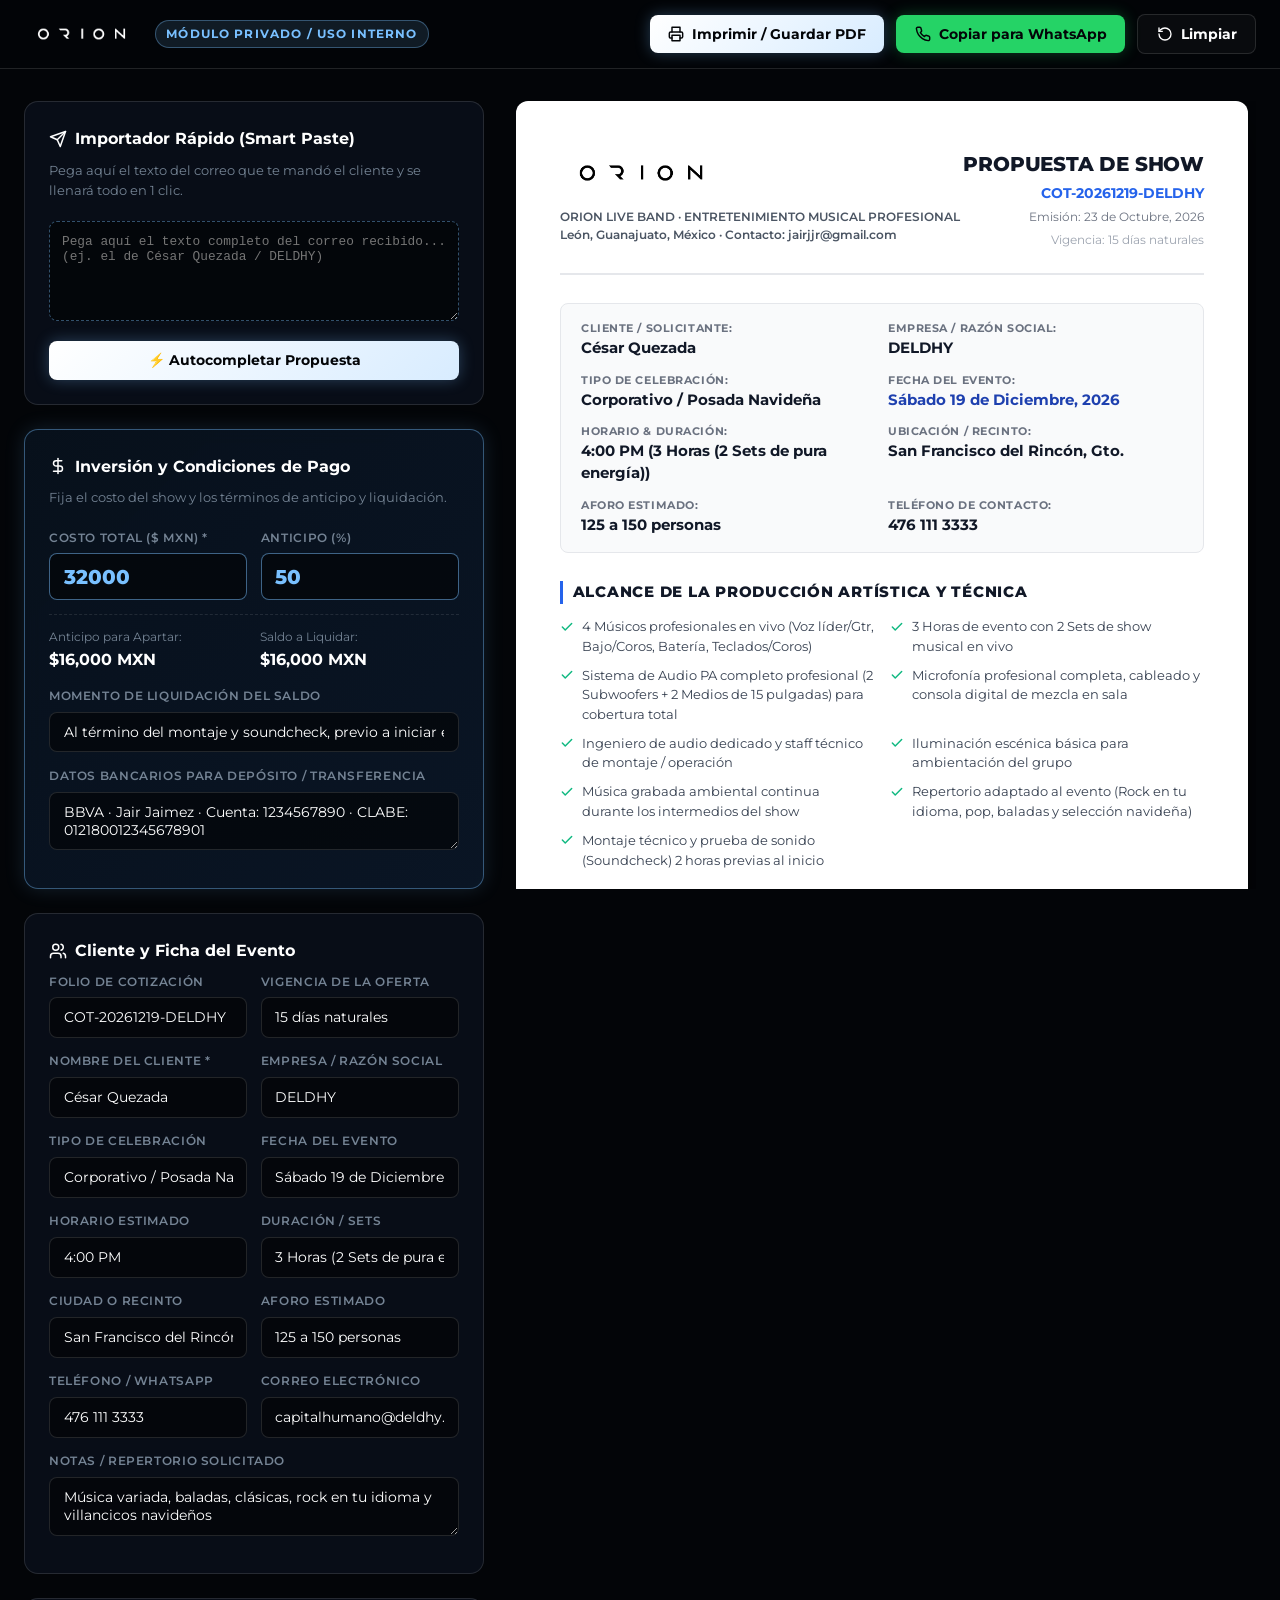
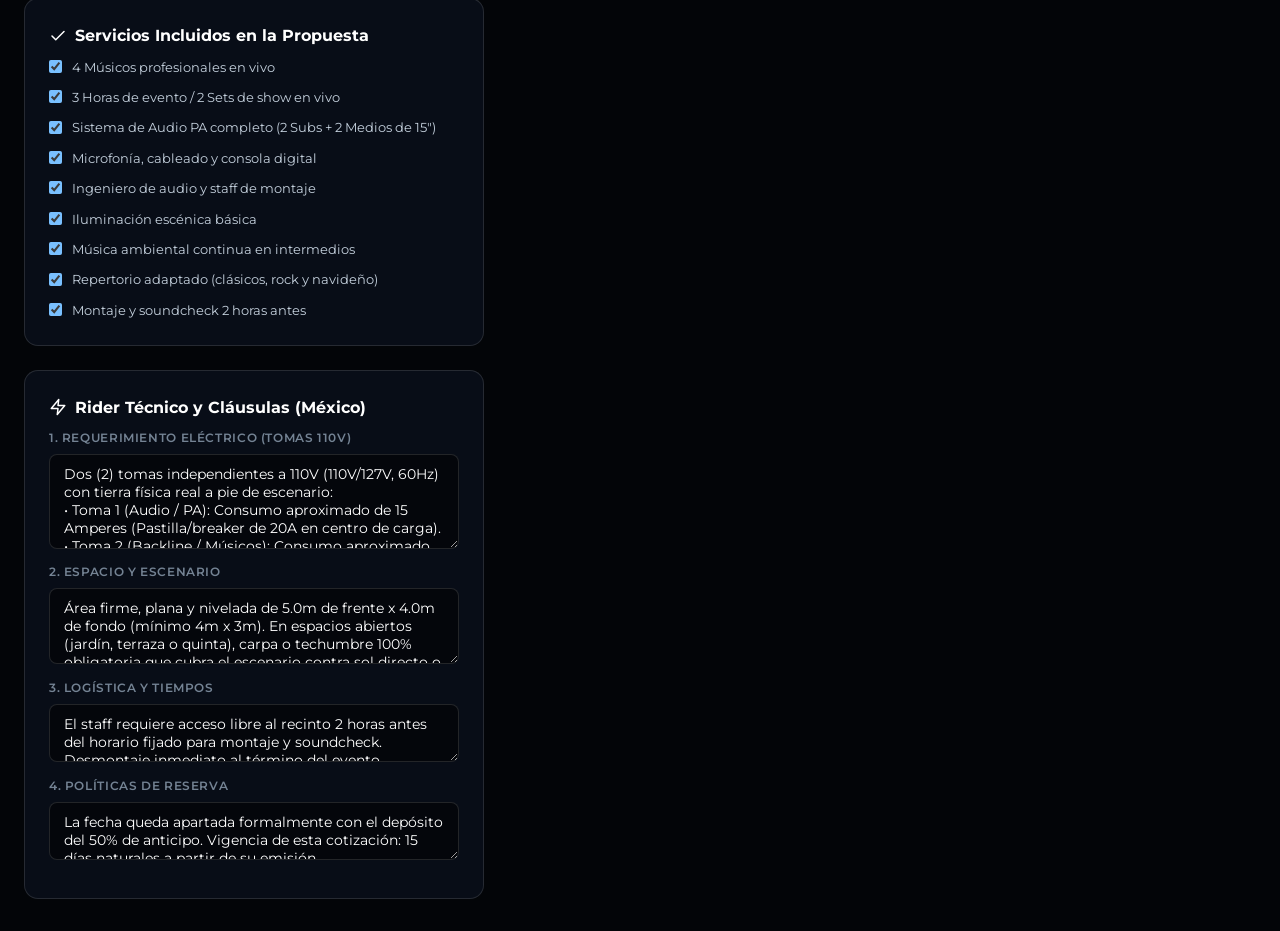
==== cotizador-admin.html @ 3424d9d0 "261023 Cotizador" ====
<!DOCTYPE html>
<html lang="es">
<head>
    <meta charset="UTF-8">
    <meta name="viewport" content="width=device-width, initial-scale=1.0">
    <meta name="robots" content="noindex, nofollow">
    <title>Generador de Propuestas & Cotizador | Orion Live Band (Privado)</title>

    <!-- Google Fonts -->
    <link rel="preconnect" href="https://fonts.googleapis.com">
    <link rel="preconnect" href="https://fonts.gstatic.com" crossorigin>
    <link href="https://fonts.googleapis.com/css2?family=Montserrat:wght@400;500;600;700;800;900&display=swap" rel="stylesheet">

    <!-- Estilos Dedicados -->
    <link rel="stylesheet" href="css/cotizador-admin.css">

    <!-- Favicon -->
    <link rel="icon" type="image/png" href="media/brand/Logo-Orion-master.png">
</head>
<body class="admin-body">

    <!-- Barra Superior de Control -->
    <header class="admin-navbar">
        <div class="admin-navbar__inner">
            <div class="admin-navbar__brand">
                <img src="media/brand/Logo-Orion-master.png" alt="Orion Live Band logo">
                <span class="admin-badge">Módulo Privado / Uso Interno</span>
            </div>
            <div class="admin-actions">
                <button type="button" class="btn-admin btn-admin--primary" id="btn-print">
                    <svg xmlns="http://www.w3.org/2000/svg" width="16" height="16" viewBox="0 0 24 24" fill="none" stroke="currentColor" stroke-width="2.2" stroke-linecap="round" stroke-linejoin="round"><polyline points="6 9 6 2 18 2 18 9"/><path d="M6 18H4a2 2 0 0 1-2-2v-5a2 2 0 0 1 2-2h16a2 2 0 0 1 2 2v5a2 2 0 0 1-2 2h-2"/><rect width="12" height="8" x="6" y="14"/></svg>
                    Imprimir / Guardar PDF
                </button>
                <button type="button" class="btn-admin btn-admin--whatsapp" id="btn-copy-wa">
                    <svg xmlns="http://www.w3.org/2000/svg" width="16" height="16" viewBox="0 0 24 24" fill="none" stroke="currentColor" stroke-width="2.2" stroke-linecap="round" stroke-linejoin="round"><path d="M22 16.92v3a2 2 0 0 1-2.18 2 19.79 19.79 0 0 1-8.63-3.07 19.5 19.5 0 0 1-6-6 19.79 19.79 0 0 1-3.07-8.67A2 2 0 0 1 4.11 2h3a2 2 0 0 1 2 1.72 12.84 12.84 0 0 0 .7 2.81 2 2 0 0 1-.45 2.11L8.09 9.91a16 16 0 0 0 6 6l1.27-1.27a2 2 0 0 1 2.11-.45 12.84 12.84 0 0 0 2.81.7A2 2 0 0 1 22 16.92z"/></svg>
                    Copiar para WhatsApp
                </button>
                <button type="button" class="btn-admin btn-admin--ghost" id="btn-reset">
                    <svg xmlns="http://www.w3.org/2000/svg" width="16" height="16" viewBox="0 0 24 24" fill="none" stroke="currentColor" stroke-width="2" stroke-linecap="round" stroke-linejoin="round"><path d="M3 12a9 9 0 1 0 9-9 9.75 9.75 0 0 0-6.74 2.74L3 8"/><path d="M3 3v5h5"/></svg>
                    Limpiar
                </button>
            </div>
        </div>
    </header>

    <!-- Contenedor Principal: Editor + Vista Previa -->
    <main class="admin-layout">

        <!-- ==============================================
             PANEL IZQUIERDO: FORMULARIO DE CONTROL Y EDICIÓN
        =============================================== -->
        <div class="editor-panel">

            <!-- Card 1: Smart Paste (Importar correo del brief) -->
            <div class="editor-card">
                <h2 class="editor-card__title">
                    <svg xmlns="http://www.w3.org/2000/svg" width="18" height="18" viewBox="0 0 24 24" fill="none" stroke="currentColor" stroke-width="2" stroke-linecap="round" stroke-linejoin="round"><path d="m22 2-7 20-4-9-9-4Z"/><path d="M22 2 11 13"/></svg>
                    Importador Rápido (Smart Paste)
                </h2>
                <p class="editor-card__subtitle">Pega aquí el texto del correo que te mandó el cliente y se llenará todo en 1 clic.</p>
                <textarea id="paste-input" class="smart-paste-area" placeholder="Pega aquí el texto completo del correo recibido... (ej. el de César Quezada / DELDHY)"></textarea>
                <button type="button" class="btn-admin btn-admin--primary" id="btn-parse-paste" style="width: 100%; justify-content: center;">
                    ⚡ Autocompletar Propuesta
                </button>
            </div>

            <!-- Card 2: Inversión Económica (Destacado) -->
            <div class="editor-card price-card">
                <h2 class="editor-card__title">
                    <svg xmlns="http://www.w3.org/2000/svg" width="18" height="18" viewBox="0 0 24 24" fill="none" stroke="currentColor" stroke-width="2" stroke-linecap="round" stroke-linejoin="round"><line x1="12" x2="12" y1="2" y2="22"/><path d="M17 5H9.5a3.5 3.5 0 0 0 0 7h5a3.5 3.5 0 0 1 0 7H6"/></svg>
                    Inversión y Condiciones de Pago
                </h2>
                <p class="editor-card__subtitle">Fija el costo del show y los términos de anticipo y liquidación.</p>

                <div class="form-row">
                    <div class="admin-field">
                        <label class="admin-label" for="input-price-total">Costo Total ($ MXN) *</label>
                        <input type="number" id="input-price-total" class="admin-input admin-input--price" placeholder="ej. 35000" value="32000">
                    </div>
                    <div class="admin-field">
                        <label class="admin-label" for="input-deposit-pct">Anticipo (%)</label>
                        <input type="number" id="input-deposit-pct" class="admin-input admin-input--price" placeholder="ej. 50" value="50">
                    </div>
                </div>

                <div class="calc-preview">
                    <div class="calc-item">
                        <span class="calc-label">Anticipo para Apartar:</span>
                        <span class="calc-value" id="calc-deposit-display">$16,000 MXN</span>
                    </div>
                    <div class="calc-item">
                        <span class="calc-label">Saldo a Liquidar:</span>
                        <span class="calc-value" id="calc-balance-display">$16,000 MXN</span>
                    </div>
                </div>

                <div class="form-row form-row--full" style="margin-top: 0.85rem;">
                    <div class="admin-field">
                        <label class="admin-label" for="input-pay-terms">Momento de Liquidación del Saldo</label>
                        <input type="text" id="input-pay-terms" class="admin-input" value="Al término del montaje y soundcheck, previo a iniciar el show">
                    </div>
                </div>

                <div class="form-row form-row--full">
                    <div class="admin-field">
                        <label class="admin-label" for="input-bank-info">Datos Bancarios para Depósito / Transferencia</label>
                        <textarea id="input-bank-info" class="admin-textarea" rows="2">BBVA · Jair Jaimez · Cuenta: 1234567890 · CLABE: 012180012345678901</textarea>
                    </div>
                </div>
            </div>

            <!-- Card 3: Datos del Cliente y Ficha del Evento -->
            <div class="editor-card">
                <h2 class="editor-card__title">
                    <svg xmlns="http://www.w3.org/2000/svg" width="18" height="18" viewBox="0 0 24 24" fill="none" stroke="currentColor" stroke-width="2" stroke-linecap="round" stroke-linejoin="round"><path d="M16 21v-2a4 4 0 0 0-4-4H6a4 4 0 0 0-4 4v2"/><circle cx="9" cy="7" r="4"/><path d="M22 21v-2a4 4 0 0 0-3-3.87"/><path d="M16 3.13a4 4 0 0 1 0 7.75"/></svg>
                    Cliente y Ficha del Evento
                </h2>

                <div class="form-row">
                    <div class="admin-field">
                        <label class="admin-label" for="input-folio">Folio de Cotización</label>
                        <input type="text" id="input-folio" class="admin-input" value="COT-20261219-DELDHY">
                    </div>
                    <div class="admin-field">
                        <label class="admin-label" for="input-validity">Vigencia de la Oferta</label>
                        <input type="text" id="input-validity" class="admin-input" value="15 días naturales">
                    </div>
                </div>

                <div class="form-row">
                    <div class="admin-field">
                        <label class="admin-label" for="input-client-name">Nombre del Cliente *</label>
                        <input type="text" id="input-client-name" class="admin-input" value="César Quezada">
                    </div>
                    <div class="admin-field">
                        <label class="admin-label" for="input-company-name">Empresa / Razón Social</label>
                        <input type="text" id="input-company-name" class="admin-input" value="DELDHY">
                    </div>
                </div>

                <div class="form-row">
                    <div class="admin-field">
                        <label class="admin-label" for="input-event-type">Tipo de Celebración</label>
                        <input type="text" id="input-event-type" class="admin-input" value="Corporativo / Posada Navideña">
                    </div>
                    <div class="admin-field">
                        <label class="admin-label" for="input-event-date">Fecha del Evento</label>
                        <input type="text" id="input-event-date" class="admin-input" value="Sábado 19 de Diciembre, 2026">
                    </div>
                </div>

                <div class="form-row">
                    <div class="admin-field">
                        <label class="admin-label" for="input-event-time">Horario Estimado</label>
                        <input type="text" id="input-event-time" class="admin-input" value="4:00 PM">
                    </div>
                    <div class="admin-field">
                        <label class="admin-label" for="input-event-duration">Duración / Sets</label>
                        <input type="text" id="input-event-duration" class="admin-input" value="3 Horas (2 Sets de pura energía)">
                    </div>
                </div>

                <div class="form-row">
                    <div class="admin-field">
                        <label class="admin-label" for="input-event-location">Ciudad o Recinto</label>
                        <input type="text" id="input-event-location" class="admin-input" value="San Francisco del Rincón, Gto.">
                    </div>
                    <div class="admin-field">
                        <label class="admin-label" for="input-event-guests">Aforo Estimado</label>
                        <input type="text" id="input-event-guests" class="admin-input" value="125 a 150 personas">
                    </div>
                </div>

                <div class="form-row">
                    <div class="admin-field">
                        <label class="admin-label" for="input-client-phone">Teléfono / WhatsApp</label>
                        <input type="text" id="input-client-phone" class="admin-input" value="476 111 3333">
                    </div>
                    <div class="admin-field">
                        <label class="admin-label" for="input-client-email">Correo Electrónico</label>
                        <input type="text" id="input-client-email" class="admin-input" value="capitalhumano@deldhy.con">
                    </div>
                </div>

                <div class="form-row form-row--full">
                    <div class="admin-field">
                        <label class="admin-label" for="input-event-notes">Notas / Repertorio Solicitado</label>
                        <textarea id="input-event-notes" class="admin-textarea" rows="2">Música variada, baladas, clásicas, rock en tu idioma y villancicos navideños</textarea>
                    </div>
                </div>
            </div>

            <!-- Card 4: Alcance y Servicios Incluidos (Checklist) -->
            <div class="editor-card">
                <h2 class="editor-card__title">
                    <svg xmlns="http://www.w3.org/2000/svg" width="18" height="18" viewBox="0 0 24 24" fill="none" stroke="currentColor" stroke-width="2" stroke-linecap="round" stroke-linejoin="round"><path d="M20 6 9 17l-5-5"/></svg>
                    Servicios Incluidos en la Propuesta
                </h2>
                <div class="checklist-grid" id="checklist-services">
                    <label class="check-item">
                        <input type="checkbox" checked data-service="4 Músicos profesionales en vivo (Voz líder/Gtr, Bajo/Coros, Batería, Teclados/Coros)">
                        <span>4 Músicos profesionales en vivo</span>
                    </label>
                    <label class="check-item">
                        <input type="checkbox" checked data-service="3 Horas de evento con 2 Sets de show musical en vivo">
                        <span>3 Horas de evento / 2 Sets de show en vivo</span>
                    </label>
                    <label class="check-item">
                        <input type="checkbox" checked data-service="Sistema de Audio PA completo profesional (2 Subwoofers + 2 Medios de 15 pulgadas) para cobertura total">
                        <span>Sistema de Audio PA completo (2 Subs + 2 Medios de 15")</span>
                    </label>
                    <label class="check-item">
                        <input type="checkbox" checked data-service="Microfonía profesional completa, cableado y consola digital de mezcla en sala">
                        <span>Microfonía, cableado y consola digital</span>
                    </label>
                    <label class="check-item">
                        <input type="checkbox" checked data-service="Ingeniero de audio dedicado y staff técnico de montaje / operación">
                        <span>Ingeniero de audio y staff de montaje</span>
                    </label>
                    <label class="check-item">
                        <input type="checkbox" checked data-service="Iluminación escénica básica para ambientación del grupo">
                        <span>Iluminación escénica básica</span>
                    </label>
                    <label class="check-item">
                        <input type="checkbox" checked data-service="Música grabada ambiental continua durante los intermedios del show">
                        <span>Música ambiental continua en intermedios</span>
                    </label>
                    <label class="check-item">
                        <input type="checkbox" checked data-service="Repertorio adaptado al evento (Rock en tu idioma, pop, baladas y selección navideña)">
                        <span>Repertorio adaptado (clásicos, rock y navideño)</span>
                    </label>
                    <label class="check-item">
                        <input type="checkbox" checked data-service="Montaje técnico y prueba de sonido (Soundcheck) 2 horas previas al inicio">
                        <span>Montaje y soundcheck 2 horas antes</span>
                    </label>
                </div>
            </div>

            <!-- Card 5: Rider Técnico y Cláusulas Específicas de México -->
            <div class="editor-card">
                <h2 class="editor-card__title">
                    <svg xmlns="http://www.w3.org/2000/svg" width="18" height="18" viewBox="0 0 24 24" fill="none" stroke="currentColor" stroke-width="2" stroke-linecap="round" stroke-linejoin="round"><path d="M13 2 3 14h9l-1 8 10-12h-9l1-8z"/></svg>
                    Rider Técnico y Cláusulas (México)
                </h2>

                <div class="form-row form-row--full">
                    <div class="admin-field">
                        <label class="admin-label" for="clause-electric">1. Requerimiento Eléctrico (Tomas 110V)</label>
                        <textarea id="clause-electric" class="admin-textarea" rows="4">Dos (2) tomas independientes a 110V (110V/127V, 60Hz) con tierra física real a pie de escenario:
• Toma 1 (Audio / PA): Consumo aproximado de 15 Amperes (Pastilla/breaker de 20A en centro de carga).
• Toma 2 (Backline / Músicos): Consumo aproximado de 6 Amperes (Pastilla/breaker de 15A o 20A).
• Cableado de alimentación de uso rudo mínimo calibre 12 AWG (calibre 10 AWG si la distancia al centro de carga supera los 20 metros). Prohibido conectar refrigeradores o cafeteras a la misma línea.</textarea>
                    </div>
                </div>

                <div class="form-row form-row--full">
                    <div class="admin-field">
                        <label class="admin-label" for="clause-stage">2. Espacio y Escenario</label>
                        <textarea id="clause-stage" class="admin-textarea" rows="3">Área firme, plana y nivelada de 5.0m de frente x 4.0m de fondo (mínimo 4m x 3m). En espacios abiertos (jardín, terraza o quinta), carpa o techumbre 100% obligatoria que cubra el escenario contra sol directo o lluvia.</textarea>
                    </div>
                </div>

                <div class="form-row form-row--full">
                    <div class="admin-field">
                        <label class="admin-label" for="clause-logistics">3. Logística y Tiempos</label>
                        <textarea id="clause-logistics" class="admin-textarea" rows="2">El staff requiere acceso libre al recinto 2 horas antes del horario fijado para montaje y soundcheck. Desmontaje inmediato al término del evento.</textarea>
                    </div>
                </div>

                <div class="form-row form-row--full">
                    <div class="admin-field">
                        <label class="admin-label" for="clause-terms">4. Políticas de Reserva</label>
                        <textarea id="clause-terms" class="admin-textarea" rows="2">La fecha queda apartada formalmente con el depósito del 50% de anticipo. Vigencia de esta cotización: 15 días naturales a partir de su emisión.</textarea>
                    </div>
                </div>
            </div>

        </div>

        <!-- ==============================================
             PANEL DERECHO: VISTA PREVIA DE LA PROPUESTA (PDF / IMPRESIÓN)
        =============================================== -->
        <div class="preview-panel">
            <article class="proposal-sheet" id="proposal-document">

                <!-- Encabezado Membretado -->
                <header class="sheet-header">
                    <div class="sheet-logo-wrap">
                        <img src="media/brand/Logo-Orion-master.png" alt="Orion Live Band logo">
                        <div style="font-size: 0.72rem; color: #4B5563; margin-top: 0.4rem; font-weight: 600;">
                            ORION LIVE BAND · ENTRETENIMIENTO MUSICAL PROFESIONAL<br>
                            León, Guanajuato, México · Contacto: jairjjr@gmail.com
                        </div>
                    </div>
                    <div class="sheet-meta">
                        <h1 class="sheet-meta__title">Propuesta de Show</h1>
                        <div class="sheet-meta__folio" id="doc-folio">COT-20261219-DELDHY</div>
                        <div class="sheet-meta__date" id="doc-date-issued">Emisión: 23 de Octubre, 2026</div>
                        <div class="sheet-meta__date" id="doc-validity" style="color: #9CA3AF;">Vigencia: 15 días naturales</div>
                    </div>
                </header>

                <!-- Ficha del Cliente y Evento -->
                <section class="sheet-client-card">
                    <div class="sheet-info-item">
                        <span class="sheet-info-label">Cliente / Solicitante:</span>
                        <span class="sheet-info-val" id="doc-client-name">César Quezada</span>
                    </div>
                    <div class="sheet-info-item">
                        <span class="sheet-info-label">Empresa / Razón Social:</span>
                        <span class="sheet-info-val" id="doc-company-name">DELDHY</span>
                    </div>
                    <div class="sheet-info-item">
                        <span class="sheet-info-label">Tipo de Celebración:</span>
                        <span class="sheet-info-val" id="doc-event-type">Corporativo / Posada Navideña</span>
                    </div>
                    <div class="sheet-info-item">
                        <span class="sheet-info-label">Fecha del Evento:</span>
                        <span class="sheet-info-val" id="doc-event-date" style="color: #1E40AF;">Sábado 19 de Diciembre, 2026</span>
                    </div>
                    <div class="sheet-info-item">
                        <span class="sheet-info-label">Horario & Duración:</span>
                        <span class="sheet-info-val" id="doc-event-time">4:00 PM (3 Horas / 2 Sets)</span>
                    </div>
                    <div class="sheet-info-item">
                        <span class="sheet-info-label">Ubicación / Recinto:</span>
                        <span class="sheet-info-val" id="doc-event-location">San Francisco del Rincón, Gto.</span>
                    </div>
                    <div class="sheet-info-item">
                        <span class="sheet-info-label">Aforo Estimado:</span>
                        <span class="sheet-info-val" id="doc-event-guests">125 a 150 personas</span>
                    </div>
                    <div class="sheet-info-item">
                        <span class="sheet-info-label">Teléfono de Contacto:</span>
                        <span class="sheet-info-val" id="doc-client-phone">476 111 3333</span>
                    </div>
                </section>

                <!-- Alcance del Servicio (Servicios Incluidos) -->
                <section class="sheet-section">
                    <h2 class="sheet-section__title">Alcance de la Producción Artística y Técnica</h2>
                    <ul class="sheet-services-list" id="doc-services-list">
                        <!-- Generado dinámicamente -->
                    </ul>
                </section>

                <!-- Desglose de Inversión Económica -->
                <section class="sheet-section">
                    <h2 class="sheet-section__title">Inversión Económica y Condiciones de Pago</h2>
                    <table class="sheet-price-table">
                        <thead>
                            <tr>
                                <th>Concepto</th>
                                <th style="text-align: center;">Término / Condición</th>
                                <th style="text-align: right;">Importe</th>
                            </tr>
                        </thead>
                        <tbody>
                            <tr>
                                <td>
                                    <strong>Presentación Musical en Vivo Orion Live Band</strong><br>
                                    <span style="font-size: 0.78rem; color: #6B7280;">Incluye banda completa, sistema de audio PA para 150 personas, staff e iluminación.</span>
                                </td>
                                <td style="text-align: center;" id="doc-table-duration">3 Horas / 2 Sets</td>
                                <td class="col-total" id="doc-price-total">$32,000 MXN</td>
                            </tr>
                            <tr style="background: #F9FAFB;">
                                <td colspan="2"><strong>Anticipo para Reserva de Fecha (<span id="doc-deposit-pct">50</span>%):</strong></td>
                                <td style="text-align: right; font-weight: 700; color: #1E40AF;" id="doc-deposit-amount">$16,000 MXN</td>
                            </tr>
                            <tr style="background: #F9FAFB;">
                                <td colspan="2">
                                    <strong>Saldo Pendiente a Liquidar:</strong><br>
                                    <span style="font-size: 0.75rem; color: #6B7280;" id="doc-pay-terms">Al término del montaje y soundcheck, previo a iniciar el show</span>
                                </td>
                                <td style="text-align: right; font-weight: 700; color: #111827;" id="doc-balance-amount">$16,000 MXN</td>
                            </tr>
                        </tbody>
                    </table>

                    <div class="sheet-payment-box">
                        <div>
                            <strong>Datos para Transferencia / Depósito:</strong><br>
                            <span id="doc-bank-info">BBVA · Jair Jaimez · Cuenta: 1234567890 · CLABE: 012180012345678901</span>
                        </div>
                    </div>
                </section>

                <!-- Rider Técnico y Cláusulas -->
                <section class="sheet-section">
                    <h2 class="sheet-section__title">Requerimientos Técnicos y Cláusulas Operativas</h2>
                    <div class="sheet-clauses">
                        <div class="clause-item" id="doc-clause-electric">
                            <strong>1. Requerimiento Eléctrico (Tomas 110V):</strong>
                            <span>Dos (2) tomas independientes a 110V (15A audio PA, 6A backline).</span>
                        </div>
                        <div class="clause-item" id="doc-clause-stage">
                            <strong>2. Escenario y Protección:</strong>
                            <span>Área mínima 5.0m x 4.0m firme y techada obligatoriamente en exterior.</span>
                        </div>
                        <div class="clause-item" id="doc-clause-logistics">
                            <strong>3. Montaje y Pruebas:</strong>
                            <span>Acceso 2 horas antes para montaje y soundcheck.</span>
                        </div>
                        <div class="clause-item" id="doc-clause-terms">
                            <strong>4. Reserva y Vigencia:</strong>
                            <span>Fecha asegurada con el 50% de anticipo. Cotización válida 15 días.</span>
                        </div>
                    </div>
                </section>

                <!-- Pie de Página con Firmas -->
                <footer class="sheet-footer">
                    <div>
                        <strong>Orion Live Band</strong> · Representación Artística<br>
                        León, Gto. · Tel: (477) 179-7700
                    </div>
                    <div class="sheet-signatures">
                        <div class="signature-box">
                            Jair Jaimez<br>
                            <strong>Director / Orión</strong>
                        </div>
                        <div class="signature-box">
                            <span id="doc-sign-client">César Quezada</span><br>
                            <strong>Aceptación del Cliente</strong>
                        </div>
                    </div>
                </footer>

            </article>
        </div>

    </main>

    <!-- Toast de Notificación -->
    <div class="toast-msg" id="toast">¡Texto para WhatsApp copiado al portapapeles!</div>

    <!-- Script del Cotizador Privado -->
    <script src="js/cotizador-admin.js"></script>
</body>
</html>
---- css/cotizador-admin.css ----
/* ========================================================================
   ORION LIVE BAND — Cotizador Privado & Generador de Propuestas
   Estética Cósmica para edición en pantalla + Modo Editorial Print (PDF)
   ======================================================================== */

:root {
    --color-bg-deep:        #030508;
    --color-bg-surface:     #070B12;
    --color-bg-card:        rgba(10, 16, 26, 0.85);
    --color-accent:         #FFFFFF;
    --color-accent-glow:    #79C0FF;
    --color-accent-gold:    #F5A623;
    --color-text-primary:   #FFFFFF;
    --color-text-body:      #C5D1DE;
    --color-text-muted:     #748394;
    --glass-bg:             rgba(255, 255, 255, 0.03);
    --glass-border:         rgba(255, 255, 255, 0.12);
    --glass-bg-hover:       rgba(255, 255, 255, 0.07);
    --font-family:          'Montserrat', -apple-system, BlinkMacSystemFont, sans-serif;
}

*, *::before, *::after {
    box-sizing: border-box;
    margin: 0;
    padding: 0;
}

body.admin-body {
    font-family: var(--font-family);
    background-color: var(--color-bg-deep);
    color: var(--color-text-body);
    line-height: 1.6;
    min-height: 100vh;
}

/* --- Barra Superior Fija --- */
.admin-navbar {
    position: sticky;
    top: 0;
    z-index: 100;
    background: rgba(3, 5, 8, 0.92);
    backdrop-filter: blur(14px);
    border-bottom: 1px solid var(--glass-border);
    padding: 0.85rem 1.5rem;
}

.admin-navbar__inner {
    max-width: 1500px;
    margin: 0 auto;
    display: flex;
    justify-content: space-between;
    align-items: center;
    gap: 1rem;
    flex-wrap: wrap;
}

.admin-navbar__brand {
    display: flex;
    align-items: center;
    gap: 1rem;
}

.admin-navbar__brand img {
    height: 34px;
    width: auto;
}

.admin-badge {
    font-size: 0.72rem;
    font-weight: 700;
    text-transform: uppercase;
    letter-spacing: 0.1em;
    background: rgba(121, 192, 255, 0.12);
    border: 1px solid rgba(121, 192, 255, 0.35);
    color: var(--color-accent-glow);
    padding: 0.25rem 0.65rem;
    border-radius: 20px;
}

.admin-actions {
    display: flex;
    gap: 0.75rem;
    align-items: center;
}

.btn-admin {
    display: inline-flex;
    align-items: center;
    gap: 0.5rem;
    padding: 0.65rem 1.15rem;
    border-radius: 8px;
    font-family: var(--font-family);
    font-size: 0.875rem;
    font-weight: 700;
    cursor: pointer;
    transition: all 0.2s ease;
    border: none;
    text-decoration: none;
}

.btn-admin--primary {
    background: linear-gradient(135deg, #FFFFFF 0%, #D8ECFF 100%);
    color: #030508;
    box-shadow: 0 0 15px rgba(121, 192, 255, 0.3);
}

.btn-admin--primary:hover {
    transform: translateY(-2px);
    box-shadow: 0 0 25px rgba(121, 192, 255, 0.6);
}

.btn-admin--whatsapp {
    background: #25D366;
    color: #030508;
    box-shadow: 0 0 15px rgba(37, 211, 102, 0.3);
}

.btn-admin--whatsapp:hover {
    background: #2BF075;
    transform: translateY(-2px);
    box-shadow: 0 0 20px rgba(37, 211, 102, 0.5);
}

.btn-admin--ghost {
    background: var(--glass-bg);
    border: 1px solid var(--glass-border);
    color: var(--color-text-primary);
}

.btn-admin--ghost:hover {
    background: var(--glass-bg-hover);
    border-color: var(--color-accent-glow);
}

/* --- Layout Principal de 2 Columnas --- */
.admin-layout {
    max-width: 1500px;
    margin: 0 auto;
    display: grid;
    grid-template-columns: 460px 1fr;
    gap: 2rem;
    padding: 2rem 1.5rem;
    align-items: start;
}

/* --- Panel de Edición (Izquierda) --- */
.editor-panel {
    display: flex;
    flex-direction: column;
    gap: 1.5rem;
}

.editor-card {
    background: var(--color-bg-card);
    border: 1px solid var(--glass-border);
    border-radius: 14px;
    padding: 1.5rem;
    backdrop-filter: blur(10px);
}

.editor-card__title {
    font-size: 1rem;
    font-weight: 700;
    color: var(--color-text-primary);
    margin-bottom: 0.5rem;
    display: flex;
    align-items: center;
    gap: 0.5rem;
}

.editor-card__subtitle {
    font-size: 0.8125rem;
    color: var(--color-text-muted);
    margin-bottom: 1.25rem;
}

/* Smart Paste Box */
.smart-paste-area {
    width: 100%;
    height: 100px;
    background: rgba(3, 5, 8, 0.8);
    border: 1px dashed rgba(121, 192, 255, 0.4);
    border-radius: 8px;
    padding: 0.75rem;
    color: var(--color-text-body);
    font-family: monospace;
    font-size: 0.8rem;
    resize: vertical;
    margin-bottom: 0.75rem;
}

.smart-paste-area:focus {
    outline: none;
    border-color: var(--color-accent-glow);
    box-shadow: 0 0 10px rgba(121, 192, 255, 0.2);
}

/* Inputs de Formulario */
.form-row {
    display: grid;
    grid-template-columns: repeat(2, 1fr);
    gap: 0.85rem;
    margin-bottom: 0.85rem;
}

.form-row--full {
    grid-template-columns: 1fr;
}

.admin-field {
    display: flex;
    flex-direction: column;
    gap: 0.35rem;
}

.admin-label {
    font-size: 0.78rem;
    font-weight: 600;
    color: var(--color-text-muted);
    text-transform: uppercase;
    letter-spacing: 0.05em;
}

.admin-input,
.admin-textarea {
    width: 100%;
    background: rgba(3, 5, 8, 0.7);
    border: 1px solid var(--glass-border);
    border-radius: 8px;
    padding: 0.65rem 0.85rem;
    color: var(--color-text-primary);
    font-family: var(--font-family);
    font-size: 0.875rem;
    transition: all 0.2s ease;
}

.admin-input:focus,
.admin-textarea:focus {
    outline: none;
    border-color: var(--color-accent-glow);
    background: rgba(6, 10, 16, 0.95);
    box-shadow: 0 0 10px rgba(121, 192, 255, 0.25);
}

/* Sección de Precio (Destacada) */
.price-card {
    background: linear-gradient(135deg, rgba(8, 18, 30, 0.9) 0%, rgba(12, 26, 44, 0.8) 100%);
    border: 1px solid rgba(121, 192, 255, 0.4);
    box-shadow: 0 0 20px rgba(121, 192, 255, 0.15);
}

.admin-input--price {
    font-size: 1.25rem;
    font-weight: 800;
    color: #79C0FF;
    border-color: rgba(121, 192, 255, 0.5);
}

.calc-preview {
    margin-top: 0.85rem;
    padding-top: 0.85rem;
    border-top: 1px dashed rgba(255, 255, 255, 0.1);
    display: grid;
    grid-template-columns: 1fr 1fr;
    gap: 0.75rem;
}

.calc-item {
    display: flex;
    flex-direction: column;
}

.calc-label {
    font-size: 0.72rem;
    color: var(--color-text-muted);
}

.calc-value {
    font-size: 1rem;
    font-weight: 700;
    color: var(--color-text-primary);
}

/* Checklist de Servicios */
.checklist-grid {
    display: flex;
    flex-direction: column;
    gap: 0.6rem;
}

.check-item {
    display: flex;
    align-items: flex-start;
    gap: 0.6rem;
    font-size: 0.8125rem;
    color: var(--color-text-body);
    cursor: pointer;
}

.check-item input[type="checkbox"] {
    accent-color: var(--color-accent-glow);
    margin-top: 0.2rem;
    cursor: pointer;
}

/* --- Panel de Vista Previa / Hoja de Propuesta (Derecha) --- */
.preview-panel {
    position: sticky;
    top: 5.5rem;
    max-height: calc(100vh - 7rem);
    overflow-y: auto;
    padding-right: 0.5rem;
}

/* Hoja Formal Membretada */
.proposal-sheet {
    background: #FFFFFF;
    color: #111827;
    border-radius: 12px;
    padding: 3rem 2.75rem;
    box-shadow: 0 20px 45px rgba(0, 0, 0, 0.6);
    position: relative;
    font-size: 0.875rem;
    line-height: 1.5;
}

/* Encabezado de la Hoja */
.sheet-header {
    display: flex;
    justify-content: space-between;
    align-items: flex-start;
    border-bottom: 2px solid #E5E7EB;
    padding-bottom: 1.5rem;
    margin-bottom: 1.75rem;
}

.sheet-logo-wrap img {
    height: 48px;
    width: auto;
    filter: invert(1); /* Fondo blanco -> logo oscuro */
}

.sheet-meta {
    text-align: right;
}

.sheet-meta__title {
    font-size: 1.25rem;
    font-weight: 800;
    color: #111827;
    letter-spacing: -0.01em;
    text-transform: uppercase;
}

.sheet-meta__folio {
    font-size: 0.875rem;
    font-weight: 700;
    color: #2563EB;
    margin-top: 0.25rem;
}

.sheet-meta__date {
    font-size: 0.78rem;
    color: #6B7280;
    margin-top: 0.25rem;
}

/* Ficha del Cliente */
.sheet-client-card {
    background: #F9FAFB;
    border: 1px solid #E5E7EB;
    border-radius: 8px;
    padding: 1rem 1.25rem;
    margin-bottom: 1.75rem;
    display: grid;
    grid-template-columns: repeat(2, 1fr);
    gap: 0.75rem;
}

.sheet-info-item {
    display: flex;
    flex-direction: column;
}

.sheet-info-label {
    font-size: 0.7rem;
    text-transform: uppercase;
    font-weight: 700;
    color: #6B7280;
    letter-spacing: 0.05em;
}

.sheet-info-val {
    font-size: 0.9375rem;
    font-weight: 700;
    color: #111827;
}

/* Secciones de la Hoja */
.sheet-section {
    margin-bottom: 1.75rem;
}

.sheet-section__title {
    font-size: 0.9375rem;
    font-weight: 800;
    color: #111827;
    text-transform: uppercase;
    letter-spacing: 0.05em;
    border-left: 3px solid #2563EB;
    padding-left: 0.6rem;
    margin-bottom: 0.85rem;
}

/* Lista de Servicios Incluidos */
.sheet-services-list {
    list-style: none;
    display: grid;
    grid-template-columns: 1fr 1fr;
    gap: 0.6rem 1rem;
}

.sheet-service-item {
    display: flex;
    align-items: flex-start;
    gap: 0.5rem;
    font-size: 0.8125rem;
    color: #374151;
}

.sheet-service-item svg {
    color: #10B981;
    flex-shrink: 0;
    margin-top: 0.15rem;
}

/* Tabla de Inversión */
.sheet-price-table {
    width: 100%;
    border-collapse: collapse;
    margin-top: 0.5rem;
    border: 1px solid #E5E7EB;
    border-radius: 8px;
    overflow: hidden;
}

.sheet-price-table th {
    background: #F3F4F6;
    padding: 0.75rem 1rem;
    font-size: 0.75rem;
    text-transform: uppercase;
    color: #4B5563;
    text-align: left;
    font-weight: 700;
}

.sheet-price-table td {
    padding: 0.85rem 1rem;
    border-top: 1px solid #E5E7EB;
    font-size: 0.875rem;
}

.sheet-price-table .col-total {
    font-size: 1.15rem;
    font-weight: 800;
    color: #111827;
    text-align: right;
}

.sheet-payment-box {
    background: #EFF6FF;
    border: 1px solid #BFDBFE;
    border-radius: 8px;
    padding: 0.85rem 1rem;
    margin-top: 0.85rem;
    font-size: 0.78rem;
    color: #1E40AF;
    display: flex;
    justify-content: space-between;
    align-items: center;
}

/* Cláusulas Técnicas */
.sheet-clauses {
    background: #F9FAFB;
    border: 1px solid #E5E7EB;
    border-radius: 8px;
    padding: 1rem 1.25rem;
    font-size: 0.78rem;
    color: #4B5563;
    line-height: 1.6;
}

.clause-item {
    margin-bottom: 0.65rem;
}

.clause-item strong {
    color: #111827;
}

.clause-item:last-child {
    margin-bottom: 0;
}

/* Pie de Hoja / Firma */
.sheet-footer {
    margin-top: 2.5rem;
    padding-top: 1.5rem;
    border-top: 1px solid #E5E7EB;
    display: flex;
    justify-content: space-between;
    align-items: flex-end;
    font-size: 0.75rem;
    color: #6B7280;
}

.sheet-signatures {
    display: flex;
    gap: 3rem;
}

.signature-box {
    text-align: center;
    width: 180px;
    border-top: 1px solid #9CA3AF;
    padding-top: 0.4rem;
}

/* Toast de Notificación */
.toast-msg {
    position: fixed;
    bottom: 2rem;
    right: 2rem;
    background: #10B981;
    color: #FFFFFF;
    padding: 0.85rem 1.5rem;
    border-radius: 8px;
    font-size: 0.875rem;
    font-weight: 700;
    box-shadow: 0 10px 25px rgba(0,0,0,0.4);
    opacity: 0;
    transform: translateY(10px);
    transition: all 0.3s ease;
    z-index: 1000;
    pointer-events: none;
}

.toast-msg.show {
    opacity: 1;
    transform: translateY(0);
}

/* ========================================================================
   REGLAS DE IMPRESIÓN Y PDF (@media print)
   Impresión limpia tamaño Carta, sin elementos de la interfaz web
   ======================================================================== */
@media print {
    @page {
        size: letter portrait;
        margin: 1.5cm;
    }

    body.admin-body {
        background: #FFFFFF !important;
        color: #111827 !important;
    }

    /* Ocultar barra superior, panel de edición, botones y toasters */
    .admin-navbar,
    .editor-panel,
    .admin-actions,
    .toast-msg {
        display: none !important;
    }

    .admin-layout {
        display: block !important;
        padding: 0 !important;
        margin: 0 !important;
        max-width: 100% !important;
    }

    .preview-panel {
        position: static !important;
        max-height: none !important;
        overflow: visible !important;
        padding: 0 !important;
    }

    .proposal-sheet {
        box-shadow: none !important;
        border: none !important;
        padding: 0 !important;
        border-radius: 0 !important;
        page-break-after: avoid;
        page-break-inside: avoid;
    }

    .sheet-services-list,
    .sheet-client-card,
    .sheet-price-table,
    .sheet-clauses {
        page-break-inside: avoid;
    }
}

/* Responsividad en Pantalla */
@media (max-width: 1100px) {
    .admin-layout {
        grid-template-columns: 1fr;
    }

    .preview-panel {
        position: static;
        max-height: none;
    }
}
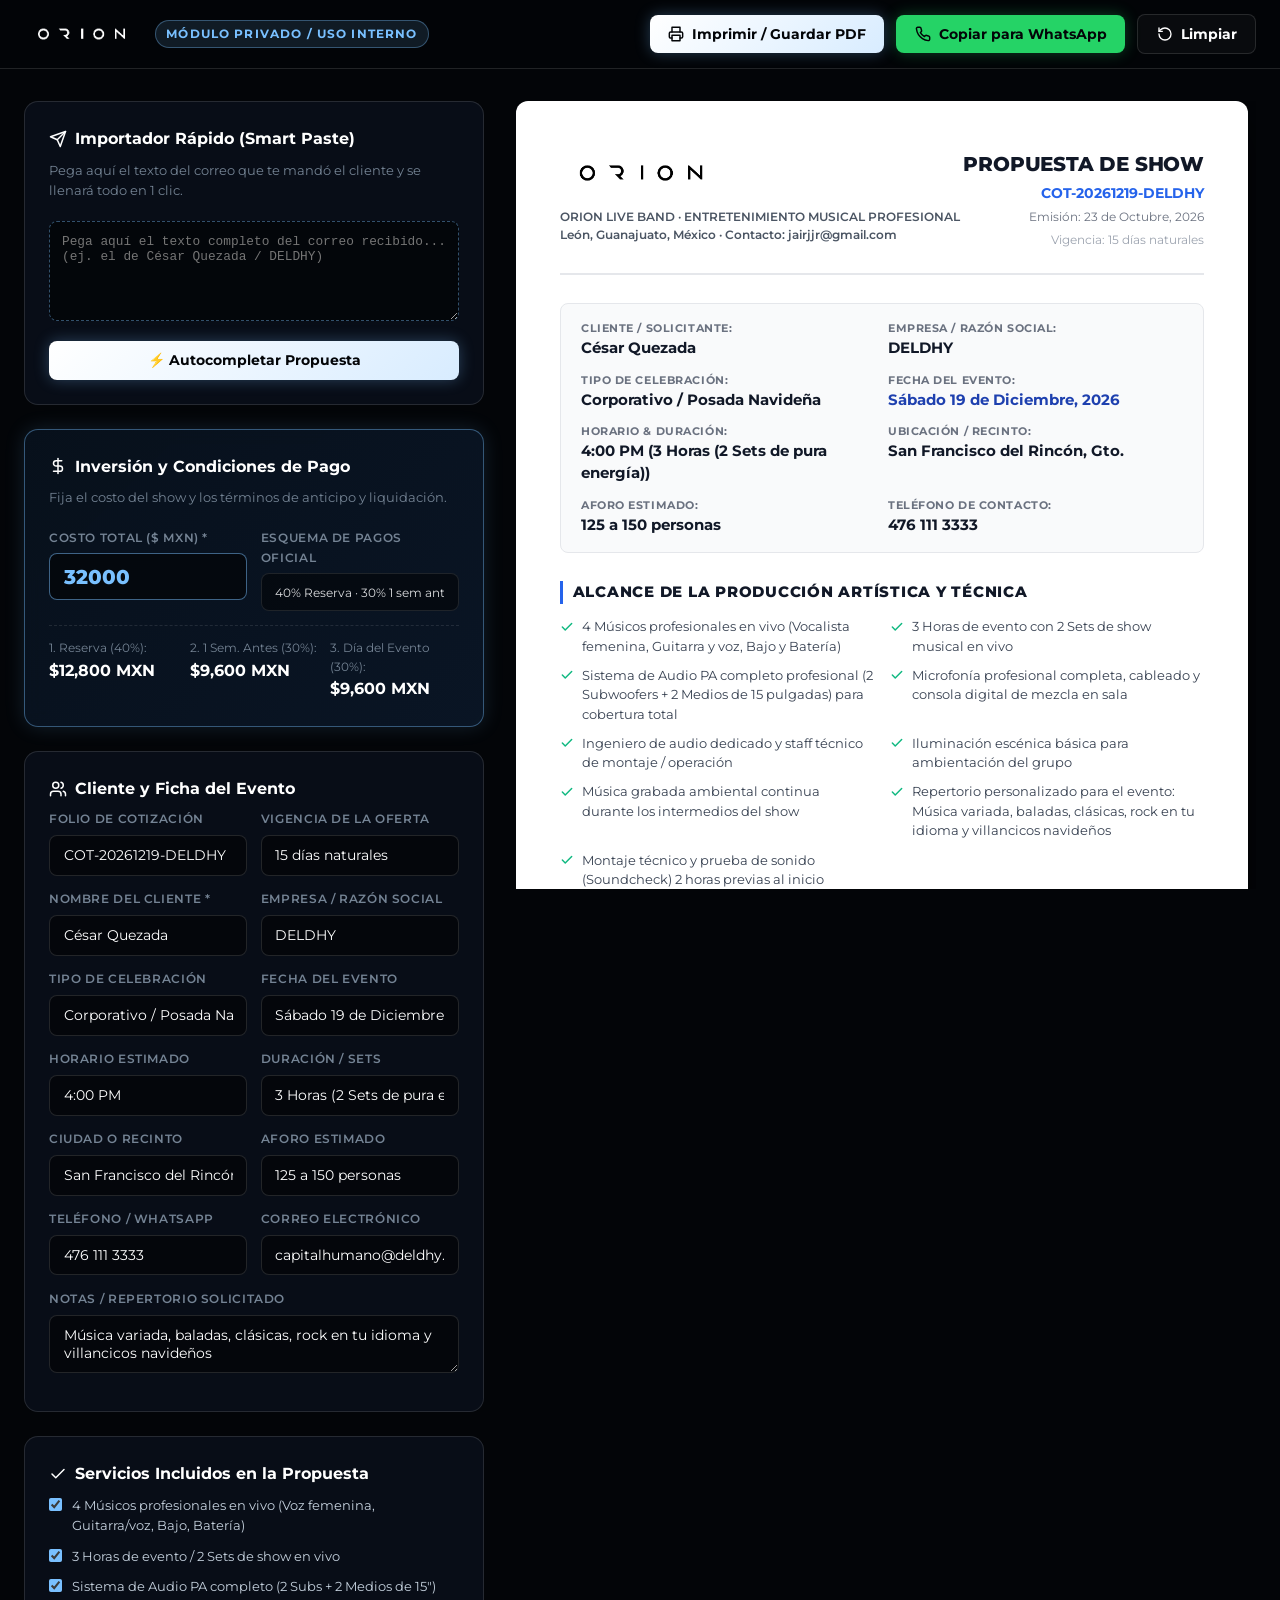
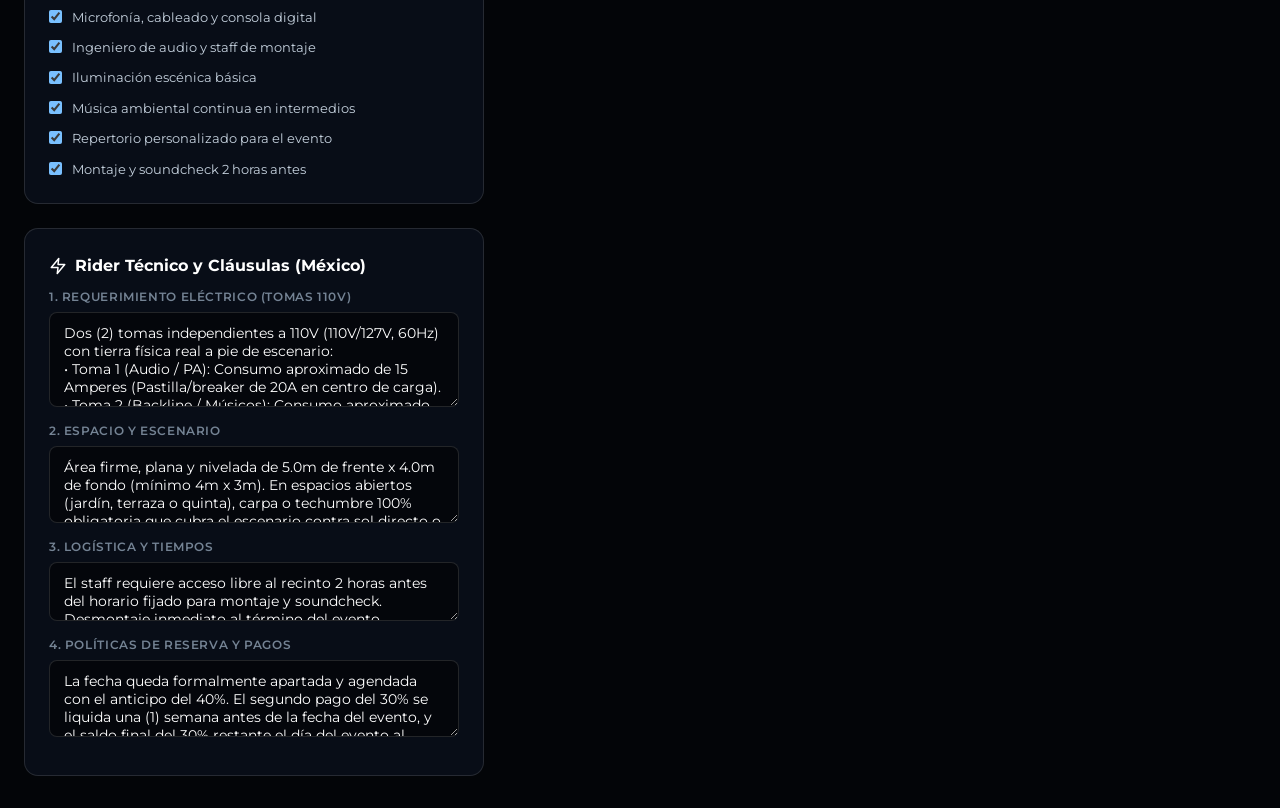
==== commit c404d4cd: "261023 Mejoras Cotizador y Brief" ====
--- a/cotizador-admin.html
+++ b/cotizador-admin.html
@@ -78,33 +78,23 @@
                         <input type="number" id="input-price-total" class="admin-input admin-input--price" placeholder="ej. 35000" value="32000">
                     </div>
                     <div class="admin-field">
-                        <label class="admin-label" for="input-deposit-pct">Anticipo (%)</label>
-                        <input type="number" id="input-deposit-pct" class="admin-input admin-input--price" placeholder="ej. 50" value="50">
+                        <label class="admin-label">Esquema de Pagos Oficial</label>
+                        <input type="text" class="admin-input" value="40% Reserva · 30% 1 sem antes · 30% Evento" readonly style="opacity: 0.85; font-size: 0.78rem;">
                     </div>
                 </div>
 
                 <div class="calc-preview">
                     <div class="calc-item">
-                        <span class="calc-label">Anticipo para Apartar:</span>
-                        <span class="calc-value" id="calc-deposit-display">$16,000 MXN</span>
+                        <span class="calc-label">1. Reserva (40%):</span>
+                        <span class="calc-value" id="calc-pay1-display">$12,800 MXN</span>
                     </div>
                     <div class="calc-item">
-                        <span class="calc-label">Saldo a Liquidar:</span>
-                        <span class="calc-value" id="calc-balance-display">$16,000 MXN</span>
-                    </div>
-                </div>
-
-                <div class="form-row form-row--full" style="margin-top: 0.85rem;">
-                    <div class="admin-field">
-                        <label class="admin-label" for="input-pay-terms">Momento de Liquidación del Saldo</label>
-                        <input type="text" id="input-pay-terms" class="admin-input" value="Al término del montaje y soundcheck, previo a iniciar el show">
-                    </div>
-                </div>
-
-                <div class="form-row form-row--full">
-                    <div class="admin-field">
-                        <label class="admin-label" for="input-bank-info">Datos Bancarios para Depósito / Transferencia</label>
-                        <textarea id="input-bank-info" class="admin-textarea" rows="2">BBVA · Jair Jaimez · Cuenta: 1234567890 · CLABE: 012180012345678901</textarea>
+                        <span class="calc-label">2. 1 Sem. Antes (30%):</span>
+                        <span class="calc-value" id="calc-pay2-display">$9,600 MXN</span>
+                    </div>
+                    <div class="calc-item">
+                        <span class="calc-label">3. Día del Evento (30%):</span>
+                        <span class="calc-value" id="calc-pay3-display">$9,600 MXN</span>
                     </div>
                 </div>
             </div>
@@ -198,8 +188,8 @@
                 </h2>
                 <div class="checklist-grid" id="checklist-services">
                     <label class="check-item">
-                        <input type="checkbox" checked data-service="4 Músicos profesionales en vivo (Voz líder/Gtr, Bajo/Coros, Batería, Teclados/Coros)">
-                        <span>4 Músicos profesionales en vivo</span>
+                        <input type="checkbox" checked data-service="4 Músicos profesionales en vivo (Vocalista femenina, Guitarra y voz, Bajo y Batería)">
+                        <span>4 Músicos profesionales en vivo (Voz femenina, Guitarra/voz, Bajo, Batería)</span>
                     </label>
                     <label class="check-item">
                         <input type="checkbox" checked data-service="3 Horas de evento con 2 Sets de show musical en vivo">
@@ -226,8 +216,8 @@
                         <span>Música ambiental continua en intermedios</span>
                     </label>
                     <label class="check-item">
-                        <input type="checkbox" checked data-service="Repertorio adaptado al evento (Rock en tu idioma, pop, baladas y selección navideña)">
-                        <span>Repertorio adaptado (clásicos, rock y navideño)</span>
+                        <input type="checkbox" checked id="chk-service-repertoire" data-service-repertoire="true">
+                        <span id="label-service-repertoire">Repertorio personalizado para el evento</span>
                     </label>
                     <label class="check-item">
                         <input type="checkbox" checked data-service="Montaje técnico y prueba de sonido (Soundcheck) 2 horas previas al inicio">
@@ -269,8 +259,8 @@
 
                 <div class="form-row form-row--full">
                     <div class="admin-field">
-                        <label class="admin-label" for="clause-terms">4. Políticas de Reserva</label>
-                        <textarea id="clause-terms" class="admin-textarea" rows="2">La fecha queda apartada formalmente con el depósito del 50% de anticipo. Vigencia de esta cotización: 15 días naturales a partir de su emisión.</textarea>
+                        <label class="admin-label" for="clause-terms">4. Políticas de Reserva y Pagos</label>
+                        <textarea id="clause-terms" class="admin-textarea" rows="3">La fecha queda formalmente apartada y agendada con el anticipo del 40%. El segundo pago del 30% se liquida una (1) semana antes de la fecha del evento, y el saldo final del 30% restante el día del evento al término del soundcheck (previo a iniciar el show). Vigencia de esta cotización: 15 días naturales a partir de su emisión.</textarea>
                     </div>
                 </div>
             </div>
@@ -359,31 +349,34 @@
                             <tr>
                                 <td>
                                     <strong>Presentación Musical en Vivo Orion Live Band</strong><br>
-                                    <span style="font-size: 0.78rem; color: #6B7280;">Incluye banda completa, sistema de audio PA para 150 personas, staff e iluminación.</span>
+                                    <span style="font-size: 0.78rem; color: #6B7280;">Incluye alineación de 4 músicos en vivo (Voz femenina, Guitarra y voz, Bajo, Batería), sistema de audio PA profesional, staff e iluminación.</span>
                                 </td>
                                 <td style="text-align: center;" id="doc-table-duration">3 Horas / 2 Sets</td>
                                 <td class="col-total" id="doc-price-total">$32,000 MXN</td>
                             </tr>
                             <tr style="background: #F9FAFB;">
-                                <td colspan="2"><strong>Anticipo para Reserva de Fecha (<span id="doc-deposit-pct">50</span>%):</strong></td>
-                                <td style="text-align: right; font-weight: 700; color: #1E40AF;" id="doc-deposit-amount">$16,000 MXN</td>
+                                <td colspan="2">
+                                    <strong>1. Anticipo para Apartar y Agendar Fecha (40%):</strong><br>
+                                    <span style="font-size: 0.75rem; color: #6B7280;">Al confirmar la contratación para bloquear la fecha en calendario oficial.</span>
+                                </td>
+                                <td style="text-align: right; font-weight: 700; color: #1E40AF;" id="doc-pay1-amount">$12,800 MXN</td>
+                            </tr>
+                            <tr style="background: #FFFFFF;">
+                                <td colspan="2">
+                                    <strong>2. Segundo Pago Intermedio (30%):</strong><br>
+                                    <span style="font-size: 0.75rem; color: #6B7280;">A liquidarse una (1) semana antes de la fecha del evento.</span>
+                                </td>
+                                <td style="text-align: right; font-weight: 700; color: #111827;" id="doc-pay2-amount">$9,600 MXN</td>
                             </tr>
                             <tr style="background: #F9FAFB;">
                                 <td colspan="2">
-                                    <strong>Saldo Pendiente a Liquidar:</strong><br>
-                                    <span style="font-size: 0.75rem; color: #6B7280;" id="doc-pay-terms">Al término del montaje y soundcheck, previo a iniciar el show</span>
+                                    <strong>3. Saldo Final (30%):</strong><br>
+                                    <span style="font-size: 0.75rem; color: #6B7280;">El día del evento, al término del montaje y soundcheck (previo a iniciar el show).</span>
                                 </td>
-                                <td style="text-align: right; font-weight: 700; color: #111827;" id="doc-balance-amount">$16,000 MXN</td>
+                                <td style="text-align: right; font-weight: 700; color: #111827;" id="doc-pay3-amount">$9,600 MXN</td>
                             </tr>
                         </tbody>
                     </table>
-
-                    <div class="sheet-payment-box">
-                        <div>
-                            <strong>Datos para Transferencia / Depósito:</strong><br>
-                            <span id="doc-bank-info">BBVA · Jair Jaimez · Cuenta: 1234567890 · CLABE: 012180012345678901</span>
-                        </div>
-                    </div>
                 </section>
 
                 <!-- Rider Técnico y Cláusulas -->
@@ -404,7 +397,7 @@
                         </div>
                         <div class="clause-item" id="doc-clause-terms">
                             <strong>4. Reserva y Vigencia:</strong>
-                            <span>Fecha asegurada con el 50% de anticipo. Cotización válida 15 días.</span>
+                            <span>Fecha agendada con 40% de anticipo, 30% 1 semana antes y 30% el día del evento. Vigencia: 15 días.</span>
                         </div>
                     </div>
                 </section>
--- a/css/cotizador-admin.css
+++ b/css/cotizador-admin.css
@@ -261,8 +261,14 @@
     padding-top: 0.85rem;
     border-top: 1px dashed rgba(255, 255, 255, 0.1);
     display: grid;
-    grid-template-columns: 1fr 1fr;
+    grid-template-columns: repeat(3, 1fr);
     gap: 0.75rem;
+}
+
+@media (max-width: 600px) {
+    .calc-preview {
+        grid-template-columns: 1fr;
+    }
 }
 
 .calc-item {
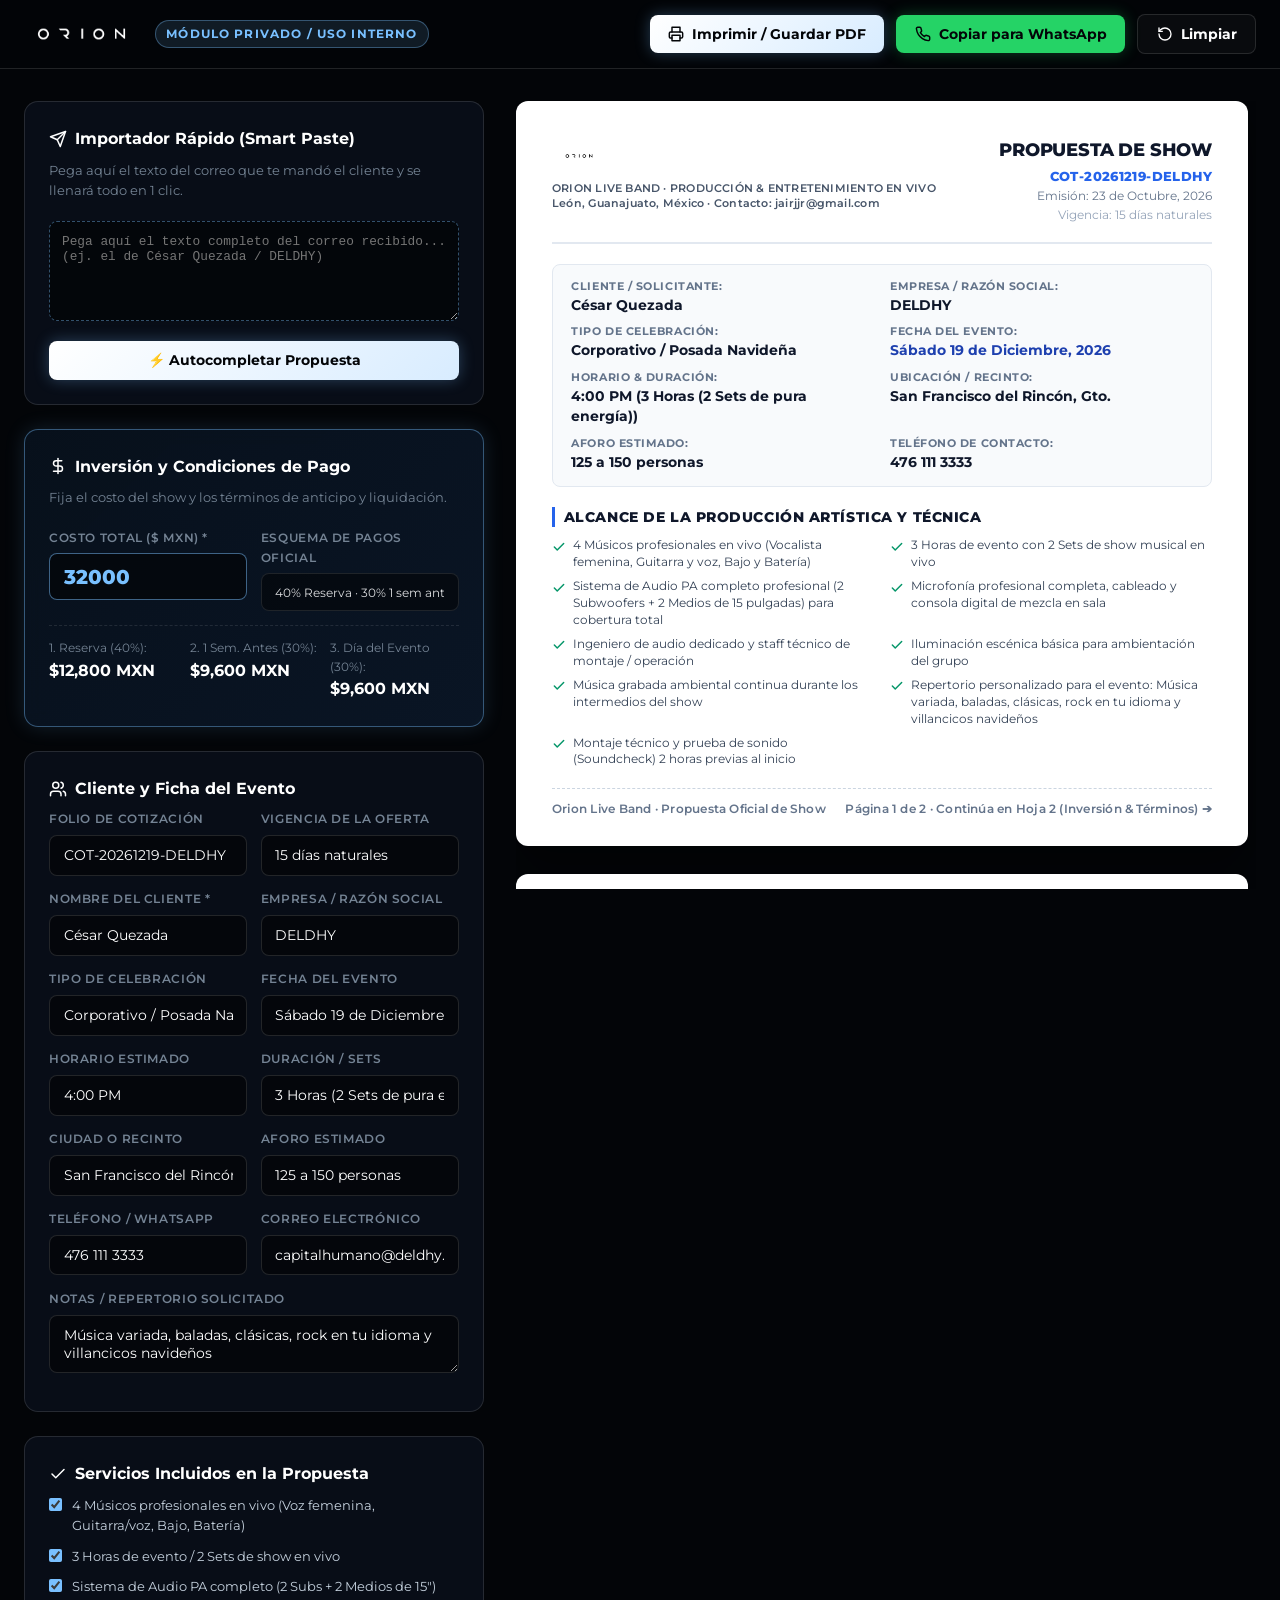
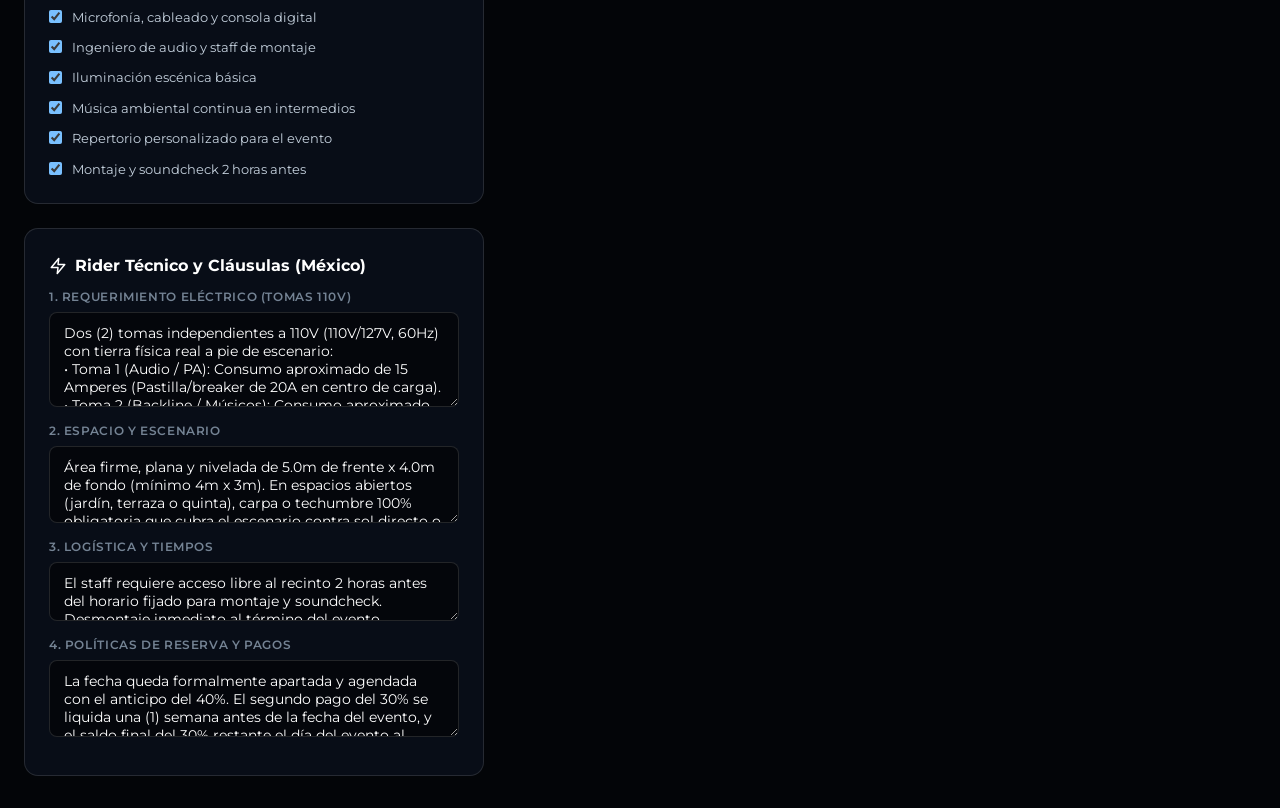
==== commit 22d1d349: "261023 PDF Cotizador Mejoras al pdf del cotizado" ====
--- a/cotizador-admin.html
+++ b/cotizador-admin.html
@@ -273,152 +273,180 @@
         <div class="preview-panel">
             <article class="proposal-sheet" id="proposal-document">
 
-                <!-- Encabezado Membretado -->
-                <header class="sheet-header">
-                    <div class="sheet-logo-wrap">
-                        <img src="media/brand/Logo-Orion-master.png" alt="Orion Live Band logo">
-                        <div style="font-size: 0.72rem; color: #4B5563; margin-top: 0.4rem; font-weight: 600;">
-                            ORION LIVE BAND · ENTRETENIMIENTO MUSICAL PROFESIONAL<br>
-                            León, Guanajuato, México · Contacto: jairjjr@gmail.com
+                    <!-- ====================================================
+                         HOJA 1: CARÁTULA EJECUTIVA & PRODUCCIÓN ARTÍSTICA
+                    ===================================================== -->
+                    <div class="sheet-page sheet-page--1">
+                        <!-- Encabezado Membretado Oficial -->
+                        <header class="sheet-header">
+                            <div class="sheet-logo-wrap">
+                                <img src="media/brand/orion-light.jpeg" alt="Orion Live Band logo" class="sheet-logo-img">
+                                <div class="sheet-brand-sub">
+                                    ORION LIVE BAND · PRODUCCIÓN & ENTRETENIMIENTO EN VIVO<br>
+                                    León, Guanajuato, México · Contacto: jairjjr@gmail.com
+                                </div>
+                            </div>
+                            <div class="sheet-meta">
+                                <h1 class="sheet-meta__title">Propuesta de Show</h1>
+                                <div class="sheet-meta__folio" id="doc-folio">COT-20261219-DELDHY</div>
+                                <div class="sheet-meta__date" id="doc-date-issued">Emisión: 23 de Octubre, 2026</div>
+                                <div class="sheet-meta__validity" id="doc-validity">Vigencia: 15 días naturales</div>
+                            </div>
+                        </header>
+
+                        <!-- Ficha del Cliente y Evento -->
+                        <section class="sheet-client-card">
+                            <div class="sheet-info-item">
+                                <span class="sheet-info-label">Cliente / Solicitante:</span>
+                                <span class="sheet-info-val" id="doc-client-name">César Quezada</span>
+                            </div>
+                            <div class="sheet-info-item">
+                                <span class="sheet-info-label">Empresa / Razón Social:</span>
+                                <span class="sheet-info-val" id="doc-company-name">DELDHY</span>
+                            </div>
+                            <div class="sheet-info-item">
+                                <span class="sheet-info-label">Tipo de Celebración:</span>
+                                <span class="sheet-info-val" id="doc-event-type">Corporativo / Posada Navideña</span>
+                            </div>
+                            <div class="sheet-info-item">
+                                <span class="sheet-info-label">Fecha del Evento:</span>
+                                <span class="sheet-info-val sheet-info-val--highlight" id="doc-event-date">Sábado 19 de Diciembre, 2026</span>
+                            </div>
+                            <div class="sheet-info-item">
+                                <span class="sheet-info-label">Horario & Duración:</span>
+                                <span class="sheet-info-val" id="doc-event-time">4:00 PM (3 Horas / 2 Sets)</span>
+                            </div>
+                            <div class="sheet-info-item">
+                                <span class="sheet-info-label">Ubicación / Recinto:</span>
+                                <span class="sheet-info-val" id="doc-event-location">San Francisco del Rincón, Gto.</span>
+                            </div>
+                            <div class="sheet-info-item">
+                                <span class="sheet-info-label">Aforo Estimado:</span>
+                                <span class="sheet-info-val" id="doc-event-guests">125 a 150 personas</span>
+                            </div>
+                            <div class="sheet-info-item">
+                                <span class="sheet-info-label">Teléfono de Contacto:</span>
+                                <span class="sheet-info-val" id="doc-client-phone">476 111 3333</span>
+                            </div>
+                        </section>
+
+                        <!-- Alcance de la Producción Artística y Técnica -->
+                        <section class="sheet-section sheet-section--grow">
+                            <h2 class="sheet-section__title">Alcance de la Producción Artística y Técnica</h2>
+                            <ul class="sheet-services-list" id="doc-services-list">
+                                <!-- Generado dinámicamente -->
+                            </ul>
+                        </section>
+
+                        <!-- Pie de la Hoja 1 -->
+                        <div class="sheet-page-turner">
+                            <span>Orion Live Band · Propuesta Oficial de Show</span>
+                            <span>Página 1 de 2 · Continúa en Hoja 2 (Inversión & Términos) ➔</span>
                         </div>
                     </div>
-                    <div class="sheet-meta">
-                        <h1 class="sheet-meta__title">Propuesta de Show</h1>
-                        <div class="sheet-meta__folio" id="doc-folio">COT-20261219-DELDHY</div>
-                        <div class="sheet-meta__date" id="doc-date-issued">Emisión: 23 de Octubre, 2026</div>
-                        <div class="sheet-meta__date" id="doc-validity" style="color: #9CA3AF;">Vigencia: 15 días naturales</div>
-                    </div>
-                </header>
-
-                <!-- Ficha del Cliente y Evento -->
-                <section class="sheet-client-card">
-                    <div class="sheet-info-item">
-                        <span class="sheet-info-label">Cliente / Solicitante:</span>
-                        <span class="sheet-info-val" id="doc-client-name">César Quezada</span>
-                    </div>
-                    <div class="sheet-info-item">
-                        <span class="sheet-info-label">Empresa / Razón Social:</span>
-                        <span class="sheet-info-val" id="doc-company-name">DELDHY</span>
-                    </div>
-                    <div class="sheet-info-item">
-                        <span class="sheet-info-label">Tipo de Celebración:</span>
-                        <span class="sheet-info-val" id="doc-event-type">Corporativo / Posada Navideña</span>
-                    </div>
-                    <div class="sheet-info-item">
-                        <span class="sheet-info-label">Fecha del Evento:</span>
-                        <span class="sheet-info-val" id="doc-event-date" style="color: #1E40AF;">Sábado 19 de Diciembre, 2026</span>
-                    </div>
-                    <div class="sheet-info-item">
-                        <span class="sheet-info-label">Horario & Duración:</span>
-                        <span class="sheet-info-val" id="doc-event-time">4:00 PM (3 Horas / 2 Sets)</span>
-                    </div>
-                    <div class="sheet-info-item">
-                        <span class="sheet-info-label">Ubicación / Recinto:</span>
-                        <span class="sheet-info-val" id="doc-event-location">San Francisco del Rincón, Gto.</span>
-                    </div>
-                    <div class="sheet-info-item">
-                        <span class="sheet-info-label">Aforo Estimado:</span>
-                        <span class="sheet-info-val" id="doc-event-guests">125 a 150 personas</span>
-                    </div>
-                    <div class="sheet-info-item">
-                        <span class="sheet-info-label">Teléfono de Contacto:</span>
-                        <span class="sheet-info-val" id="doc-client-phone">476 111 3333</span>
-                    </div>
-                </section>
-
-                <!-- Alcance del Servicio (Servicios Incluidos) -->
-                <section class="sheet-section">
-                    <h2 class="sheet-section__title">Alcance de la Producción Artística y Técnica</h2>
-                    <ul class="sheet-services-list" id="doc-services-list">
-                        <!-- Generado dinámicamente -->
-                    </ul>
-                </section>
-
-                <!-- Desglose de Inversión Económica -->
-                <section class="sheet-section">
-                    <h2 class="sheet-section__title">Inversión Económica y Condiciones de Pago</h2>
-                    <table class="sheet-price-table">
-                        <thead>
-                            <tr>
-                                <th>Concepto</th>
-                                <th style="text-align: center;">Término / Condición</th>
-                                <th style="text-align: right;">Importe</th>
-                            </tr>
-                        </thead>
-                        <tbody>
-                            <tr>
-                                <td>
-                                    <strong>Presentación Musical en Vivo Orion Live Band</strong><br>
-                                    <span style="font-size: 0.78rem; color: #6B7280;">Incluye alineación de 4 músicos en vivo (Voz femenina, Guitarra y voz, Bajo, Batería), sistema de audio PA profesional, staff e iluminación.</span>
-                                </td>
-                                <td style="text-align: center;" id="doc-table-duration">3 Horas / 2 Sets</td>
-                                <td class="col-total" id="doc-price-total">$32,000 MXN</td>
-                            </tr>
-                            <tr style="background: #F9FAFB;">
-                                <td colspan="2">
-                                    <strong>1. Anticipo para Apartar y Agendar Fecha (40%):</strong><br>
-                                    <span style="font-size: 0.75rem; color: #6B7280;">Al confirmar la contratación para bloquear la fecha en calendario oficial.</span>
-                                </td>
-                                <td style="text-align: right; font-weight: 700; color: #1E40AF;" id="doc-pay1-amount">$12,800 MXN</td>
-                            </tr>
-                            <tr style="background: #FFFFFF;">
-                                <td colspan="2">
-                                    <strong>2. Segundo Pago Intermedio (30%):</strong><br>
-                                    <span style="font-size: 0.75rem; color: #6B7280;">A liquidarse una (1) semana antes de la fecha del evento.</span>
-                                </td>
-                                <td style="text-align: right; font-weight: 700; color: #111827;" id="doc-pay2-amount">$9,600 MXN</td>
-                            </tr>
-                            <tr style="background: #F9FAFB;">
-                                <td colspan="2">
-                                    <strong>3. Saldo Final (30%):</strong><br>
-                                    <span style="font-size: 0.75rem; color: #6B7280;">El día del evento, al término del montaje y soundcheck (previo a iniciar el show).</span>
-                                </td>
-                                <td style="text-align: right; font-weight: 700; color: #111827;" id="doc-pay3-amount">$9,600 MXN</td>
-                            </tr>
-                        </tbody>
-                    </table>
-                </section>
-
-                <!-- Rider Técnico y Cláusulas -->
-                <section class="sheet-section">
-                    <h2 class="sheet-section__title">Requerimientos Técnicos y Cláusulas Operativas</h2>
-                    <div class="sheet-clauses">
-                        <div class="clause-item" id="doc-clause-electric">
-                            <strong>1. Requerimiento Eléctrico (Tomas 110V):</strong>
-                            <span>Dos (2) tomas independientes a 110V (15A audio PA, 6A backline).</span>
-                        </div>
-                        <div class="clause-item" id="doc-clause-stage">
-                            <strong>2. Escenario y Protección:</strong>
-                            <span>Área mínima 5.0m x 4.0m firme y techada obligatoriamente en exterior.</span>
-                        </div>
-                        <div class="clause-item" id="doc-clause-logistics">
-                            <strong>3. Montaje y Pruebas:</strong>
-                            <span>Acceso 2 horas antes para montaje y soundcheck.</span>
-                        </div>
-                        <div class="clause-item" id="doc-clause-terms">
-                            <strong>4. Reserva y Vigencia:</strong>
-                            <span>Fecha agendada con 40% de anticipo, 30% 1 semana antes y 30% el día del evento. Vigencia: 15 días.</span>
-                        </div>
-                    </div>
-                </section>
-
-                <!-- Pie de Página con Firmas -->
-                <footer class="sheet-footer">
-                    <div>
-                        <strong>Orion Live Band</strong> · Representación Artística<br>
-                        León, Gto. · Tel: (477) 179-7700
-                    </div>
-                    <div class="sheet-signatures">
-                        <div class="signature-box">
-                            Jair Jaimez<br>
-                            <strong>Director / Orión</strong>
-                        </div>
-                        <div class="signature-box">
-                            <span id="doc-sign-client">César Quezada</span><br>
-                            <strong>Aceptación del Cliente</strong>
-                        </div>
-                    </div>
-                </footer>
+
+                    <!-- ====================================================
+                         HOJA 2: INVERSIÓN ECONÓMICA, RIDER & FORMALIZACIÓN
+                    ===================================================== -->
+                    <div class="sheet-page sheet-page--2">
+                        <!-- Encabezado de Continuación (Hoja 2) -->
+                        <header class="sheet-header-p2">
+                            <div class="sheet-logo-mini">
+                                <img src="media/brand/orion-light.jpeg" alt="Orion Live Band logo">
+                                <span>ORION LIVE BAND · CONDICIONES ECONÓMICAS Y TÉCNICAS</span>
+                            </div>
+                            <div class="sheet-folio-p2" id="doc-folio-p2">COT-20261219-DELDHY</div>
+                        </header>
+
+                        <!-- Desglose de Inversión Económica (40% / 30% / 30%) -->
+                        <section class="sheet-section">
+                            <h2 class="sheet-section__title">Inversión Económica y Condiciones de Pago</h2>
+                            <table class="sheet-price-table">
+                                <thead>
+                                    <tr>
+                                        <th>Concepto</th>
+                                        <th style="text-align: center;">Término / Condición</th>
+                                        <th style="text-align: right;">Importe</th>
+                                    </tr>
+                                </thead>
+                                <tbody>
+                                    <tr>
+                                        <td>
+                                            <strong>Presentación Musical en Vivo Orion Live Band</strong><br>
+                                            <span style="font-size: 0.76rem; color: #64748B;">Alineación de 4 músicos profesionales en vivo (Voz líder femenina, Guitarra y voz, Bajo, Batería), sistema de audio PA profesional, staff e iluminación.</span>
+                                        </td>
+                                        <td style="text-align: center; font-weight: 600;" id="doc-table-duration">3 Horas / 2 Sets</td>
+                                        <td class="col-total" id="doc-price-total">$32,000 MXN</td>
+                                    </tr>
+                                    <tr style="background: #F8FAFC;">
+                                        <td colspan="2">
+                                            <strong>1. Anticipo para Apartar y Agendar Fecha (40%):</strong><br>
+                                            <span style="font-size: 0.74rem; color: #64748B;">Al confirmar la contratación para bloquear la fecha en calendario oficial.</span>
+                                        </td>
+                                        <td style="text-align: right; font-weight: 700; color: #1E40AF;" id="doc-pay1-amount">$12,800 MXN</td>
+                                    </tr>
+                                    <tr style="background: #FFFFFF;">
+                                        <td colspan="2">
+                                            <strong>2. Segundo Pago Intermedio (30%):</strong><br>
+                                            <span style="font-size: 0.74rem; color: #64748B;">A liquidarse una (1) semana antes de la fecha del evento.</span>
+                                        </td>
+                                        <td style="text-align: right; font-weight: 700; color: #0F172A;" id="doc-pay2-amount">$9,600 MXN</td>
+                                    </tr>
+                                    <tr style="background: #F8FAFC;">
+                                        <td colspan="2">
+                                            <strong>3. Saldo Final (30%):</strong><br>
+                                            <span style="font-size: 0.74rem; color: #64748B;">El día del evento, al término del montaje y soundcheck (previo a iniciar el show).</span>
+                                        </td>
+                                        <td style="text-align: right; font-weight: 700; color: #0F172A;" id="doc-pay3-amount">$9,600 MXN</td>
+                                    </tr>
+                                </tbody>
+                            </table>
+                            <div class="sheet-tax-note">
+                                * Precios expresados en Moneda Nacional (MXN). En caso de requerir Comprobante Fiscal Digital (CFDI), se adicionará el 16% de I.V.A.
+                            </div>
+                        </section>
+
+                        <!-- Rider Técnico y Cláusulas Operativas -->
+                        <section class="sheet-section">
+                            <h2 class="sheet-section__title">Requerimientos Técnicos y Cláusulas Operativas (México)</h2>
+                            <div class="sheet-clauses">
+                                <div class="clause-item" id="doc-clause-electric">
+                                    <strong>1. Requerimiento Eléctrico (Tomas 110V):</strong>
+                                    <span>Dos (2) tomas independientes a 110V (15A audio PA, 6A backline).</span>
+                                </div>
+                                <div class="clause-item" id="doc-clause-stage">
+                                    <strong>2. Escenario y Protección:</strong>
+                                    <span>Área mínima 5.0m x 4.0m firme y techada obligatoriamente en exterior.</span>
+                                </div>
+                                <div class="clause-item" id="doc-clause-logistics">
+                                    <strong>3. Montaje y Pruebas:</strong>
+                                    <span>Acceso 2 horas antes para montaje y soundcheck.</span>
+                                </div>
+                                <div class="clause-item" id="doc-clause-terms">
+                                    <strong>4. Reserva y Vigencia:</strong>
+                                    <span>Fecha agendada con 40% de anticipo, 30% 1 semana antes y 30% el día del evento. Vigencia: 15 días.</span>
+                                </div>
+                            </div>
+                        </section>
+
+                        <!-- Pie de Página con Firmas -->
+                        <footer class="sheet-footer">
+                            <div class="sheet-footer-contact">
+                                <strong>Orion Live Band</strong> · Representación Artística Oficial<br>
+                                León, Gto. · Tel: (477) 179-7700 · Web: <a href="https://jairjjr.github.io/orion-epk" target="_blank" style="color: #2563EB; text-decoration: none;">jairjjr.github.io/orion-epk</a>
+                            </div>
+                            <div class="sheet-signatures">
+                                <div class="signature-box">
+                                    Jair Jaimez<br>
+                                    <strong>Director / Orión</strong>
+                                </div>
+                                <div class="signature-box">
+                                    <span id="doc-sign-client">César Quezada</span><br>
+                                    <strong>Aceptación del Cliente</strong>
+                                </div>
+                            </div>
+                        </footer>
+                    </div>
 
             </article>
         </div>
--- a/css/cotizador-admin.css
+++ b/css/cotizador-admin.css
@@ -318,32 +318,65 @@
     padding-right: 0.5rem;
 }
 
-/* Hoja Formal Membretada */
+/* Contenedor de Propuesta (Renderizado en pantalla como 2 hojas ejecutivas) */
 .proposal-sheet {
+    display: flex;
+    flex-direction: column;
+    gap: 1.75rem;
+    position: relative;
+}
+
+/* Hoja Individual Formal (Hoja 1 y Hoja 2) */
+.sheet-page {
     background: #FFFFFF;
-    color: #111827;
+    color: #0F172A;
     border-radius: 12px;
-    padding: 3rem 2.75rem;
-    box-shadow: 0 20px 45px rgba(0, 0, 0, 0.6);
+    padding: 2.25rem 2.25rem 1.75rem 2.25rem;
+    box-shadow: 0 15px 40px rgba(0, 0, 0, 0.5);
     position: relative;
-    font-size: 0.875rem;
-    line-height: 1.5;
-}
-
-/* Encabezado de la Hoja */
+    font-size: 0.84rem;
+    line-height: 1.45;
+    box-sizing: border-box;
+}
+
+/* Separador visual entre páginas en pantalla */
+.sheet-page-turner {
+    display: flex;
+    justify-content: space-between;
+    align-items: center;
+    margin-top: 1.25rem;
+    padding-top: 0.75rem;
+    border-top: 1px dashed #CBD5E1;
+    font-size: 0.72rem;
+    font-weight: 600;
+    color: #64748B;
+    letter-spacing: 0.02em;
+}
+
+/* Encabezado Principal (Hoja 1) */
 .sheet-header {
     display: flex;
     justify-content: space-between;
     align-items: flex-start;
-    border-bottom: 2px solid #E5E7EB;
-    padding-bottom: 1.5rem;
-    margin-bottom: 1.75rem;
-}
-
-.sheet-logo-wrap img {
-    height: 48px;
+    border-bottom: 2px solid #E2E8F0;
+    padding-bottom: 1.15rem;
+    margin-bottom: 1.25rem;
+}
+
+.sheet-logo-wrap .sheet-logo-img {
+    height: 38px;
     width: auto;
-    filter: invert(1); /* Fondo blanco -> logo oscuro */
+    display: block;
+    object-fit: contain;
+    filter: none !important;
+}
+
+.sheet-brand-sub {
+    font-size: 0.68rem;
+    color: #475569;
+    margin-top: 0.35rem;
+    font-weight: 600;
+    letter-spacing: 0.02em;
 }
 
 .sheet-meta {
@@ -351,36 +384,78 @@
 }
 
 .sheet-meta__title {
-    font-size: 1.25rem;
+    font-size: 1.15rem;
     font-weight: 800;
-    color: #111827;
+    color: #0F172A;
     letter-spacing: -0.01em;
     text-transform: uppercase;
 }
 
 .sheet-meta__folio {
-    font-size: 0.875rem;
-    font-weight: 700;
+    font-size: 0.8125rem;
+    font-weight: 800;
     color: #2563EB;
-    margin-top: 0.25rem;
+    margin-top: 0.2rem;
+    letter-spacing: 0.03em;
 }
 
 .sheet-meta__date {
+    font-size: 0.72rem;
+    color: #64748B;
+    margin-top: 0.15rem;
+}
+
+.sheet-meta__validity {
+    font-size: 0.72rem;
+    color: #94A3B8;
+    margin-top: 0.15rem;
+}
+
+/* Encabezado Secundario de Continuación (Hoja 2) */
+.sheet-header-p2 {
+    display: flex;
+    justify-content: space-between;
+    align-items: center;
+    border-bottom: 2px solid #E2E8F0;
+    padding-bottom: 0.75rem;
+    margin-bottom: 1.15rem;
+}
+
+.sheet-logo-mini {
+    display: flex;
+    align-items: center;
+    gap: 0.65rem;
+}
+
+.sheet-logo-mini img {
+    height: 20px;
+    width: auto;
+    object-fit: contain;
+}
+
+.sheet-logo-mini span {
+    font-size: 0.68rem;
+    font-weight: 700;
+    letter-spacing: 0.04em;
+    color: #475569;
+}
+
+.sheet-folio-p2 {
     font-size: 0.78rem;
-    color: #6B7280;
-    margin-top: 0.25rem;
-}
-
-/* Ficha del Cliente */
+    font-weight: 800;
+    color: #2563EB;
+}
+
+/* Ficha del Cliente y Evento */
 .sheet-client-card {
-    background: #F9FAFB;
-    border: 1px solid #E5E7EB;
+    background: #F8FAFC;
+    border: 1px solid #E2E8F0;
     border-radius: 8px;
-    padding: 1rem 1.25rem;
-    margin-bottom: 1.75rem;
+    padding: 0.85rem 1.15rem;
+    margin-bottom: 1.25rem;
     display: grid;
     grid-template-columns: repeat(2, 1fr);
-    gap: 0.75rem;
+    gap: 0.6rem 1rem;
 }
 
 .sheet-info-item {
@@ -389,33 +464,41 @@
 }
 
 .sheet-info-label {
-    font-size: 0.7rem;
+    font-size: 0.68rem;
     text-transform: uppercase;
     font-weight: 700;
-    color: #6B7280;
+    color: #64748B;
     letter-spacing: 0.05em;
 }
 
 .sheet-info-val {
-    font-size: 0.9375rem;
-    font-weight: 700;
-    color: #111827;
+    font-size: 0.875rem;
+    font-weight: 700;
+    color: #0F172A;
+}
+
+.sheet-info-val--highlight {
+    color: #1E40AF;
 }
 
 /* Secciones de la Hoja */
 .sheet-section {
-    margin-bottom: 1.75rem;
+    margin-bottom: 1.25rem;
+}
+
+.sheet-section--grow {
+    flex-grow: 1;
 }
 
 .sheet-section__title {
-    font-size: 0.9375rem;
+    font-size: 0.875rem;
     font-weight: 800;
-    color: #111827;
+    color: #0F172A;
     text-transform: uppercase;
-    letter-spacing: 0.05em;
+    letter-spacing: 0.04em;
     border-left: 3px solid #2563EB;
-    padding-left: 0.6rem;
-    margin-bottom: 0.85rem;
+    padding-left: 0.55rem;
+    margin-bottom: 0.65rem;
 }
 
 /* Lista de Servicios Incluidos */
@@ -423,19 +506,20 @@
     list-style: none;
     display: grid;
     grid-template-columns: 1fr 1fr;
-    gap: 0.6rem 1rem;
+    gap: 0.45rem 1rem;
 }
 
 .sheet-service-item {
     display: flex;
     align-items: flex-start;
-    gap: 0.5rem;
-    font-size: 0.8125rem;
-    color: #374151;
+    gap: 0.45rem;
+    font-size: 0.78rem;
+    color: #334155;
+    line-height: 1.35;
 }
 
 .sheet-service-item svg {
-    color: #10B981;
+    color: #059669;
     flex-shrink: 0;
     margin-top: 0.15rem;
 }
@@ -444,93 +528,100 @@
 .sheet-price-table {
     width: 100%;
     border-collapse: collapse;
-    margin-top: 0.5rem;
-    border: 1px solid #E5E7EB;
+    margin-top: 0.35rem;
+    border: 1px solid #E2E8F0;
     border-radius: 8px;
     overflow: hidden;
 }
 
 .sheet-price-table th {
-    background: #F3F4F6;
+    background: #F1F5F9;
+    padding: 0.55rem 0.85rem;
+    font-size: 0.7rem;
+    text-transform: uppercase;
+    color: #475569;
+    text-align: left;
+    font-weight: 700;
+    letter-spacing: 0.03em;
+}
+
+.sheet-price-table td {
+    padding: 0.65rem 0.85rem;
+    border-top: 1px solid #E2E8F0;
+    font-size: 0.8125rem;
+}
+
+.sheet-price-table .col-total {
+    font-size: 1.05rem;
+    font-weight: 800;
+    color: #0F172A;
+    text-align: right;
+}
+
+/* Nota Fiscal de IVA */
+.sheet-tax-note {
+    font-size: 0.7rem;
+    color: #64748B;
+    margin-top: 0.4rem;
+    font-style: italic;
+    letter-spacing: 0.01em;
+}
+
+/* Cláusulas Técnicas */
+.sheet-clauses {
+    background: #F8FAFC;
+    border: 1px solid #E2E8F0;
+    border-radius: 8px;
     padding: 0.75rem 1rem;
     font-size: 0.75rem;
-    text-transform: uppercase;
-    color: #4B5563;
-    text-align: left;
-    font-weight: 700;
-}
-
-.sheet-price-table td {
-    padding: 0.85rem 1rem;
-    border-top: 1px solid #E5E7EB;
-    font-size: 0.875rem;
-}
-
-.sheet-price-table .col-total {
-    font-size: 1.15rem;
-    font-weight: 800;
-    color: #111827;
-    text-align: right;
-}
-
-.sheet-payment-box {
-    background: #EFF6FF;
-    border: 1px solid #BFDBFE;
-    border-radius: 8px;
-    padding: 0.85rem 1rem;
-    margin-top: 0.85rem;
-    font-size: 0.78rem;
-    color: #1E40AF;
-    display: flex;
-    justify-content: space-between;
-    align-items: center;
-}
-
-/* Cláusulas Técnicas */
-.sheet-clauses {
-    background: #F9FAFB;
-    border: 1px solid #E5E7EB;
-    border-radius: 8px;
-    padding: 1rem 1.25rem;
-    font-size: 0.78rem;
-    color: #4B5563;
-    line-height: 1.6;
+    color: #334155;
+    line-height: 1.45;
 }
 
 .clause-item {
-    margin-bottom: 0.65rem;
-}
-
-.clause-item strong {
-    color: #111827;
+    margin-bottom: 0.45rem;
 }
 
 .clause-item:last-child {
     margin-bottom: 0;
 }
 
-/* Pie de Hoja / Firma */
+.clause-item strong {
+    color: #0F172A;
+}
+
+/* Pie de Hoja / Firmas */
 .sheet-footer {
-    margin-top: 2.5rem;
-    padding-top: 1.5rem;
-    border-top: 1px solid #E5E7EB;
+    margin-top: 1.25rem;
+    padding-top: 0.85rem;
+    border-top: 1px solid #E2E8F0;
     display: flex;
     justify-content: space-between;
     align-items: flex-end;
-    font-size: 0.75rem;
-    color: #6B7280;
+    font-size: 0.72rem;
+    color: #64748B;
+}
+
+.sheet-footer-contact strong {
+    color: #0F172A;
 }
 
 .sheet-signatures {
     display: flex;
-    gap: 3rem;
+    gap: 2.25rem;
 }
 
 .signature-box {
     text-align: center;
-    width: 180px;
-    border-top: 1px solid #9CA3AF;
-    padding-top: 0.4rem;
+    width: 160px;
+    border-top: 1.5px solid #64748B;
+    padding-top: 0.35rem;
+    font-size: 0.74rem;
+}
+
+.signature-box strong {
+    color: #0F172A;
+    font-size: 0.72rem;
 }
 
 /* Toast de Notificación */
@@ -559,24 +650,30 @@
 
 /* ========================================================================
    REGLAS DE IMPRESIÓN Y PDF (@media print)
-   Impresión limpia tamaño Carta, sin elementos de la interfaz web
+   Estructura fija en EXACTAMENTE 2 HOJAS (Letter Portrait)
    ======================================================================== */
 @media print {
     @page {
         size: letter portrait;
-        margin: 1.5cm;
+        margin: 1.0cm 1.3cm 1.0cm 1.3cm;
+    }
+
+    *, *::before, *::after {
+        -webkit-print-color-adjust: exact !important;
+        print-color-adjust: exact !important;
     }
 
     body.admin-body {
         background: #FFFFFF !important;
-        color: #111827 !important;
+        color: #0F172A !important;
     }
 
     /* Ocultar barra superior, panel de edición, botones y toasters */
     .admin-navbar,
     .editor-panel,
     .admin-actions,
-    .toast-msg {
+    .toast-msg,
+    .sheet-page-turner {
         display: none !important;
     }
 
@@ -598,16 +695,53 @@
         box-shadow: none !important;
         border: none !important;
         padding: 0 !important;
+        margin: 0 !important;
+        display: block !important;
+        background: transparent !important;
+    }
+
+    .sheet-page {
+        box-shadow: none !important;
+        border: none !important;
         border-radius: 0 !important;
-        page-break-after: avoid;
-        page-break-inside: avoid;
-    }
-
-    .sheet-services-list,
-    .sheet-client-card,
+        padding: 0 !important;
+        margin: 0 !important;
+        box-sizing: border-box !important;
+    }
+
+    /* HOJA 1: Forzada a 1 sola página exacta */
+    .sheet-page--1 {
+        page-break-before: auto !important;
+        break-before: auto !important;
+        page-break-after: always !important;
+        break-after: page !important;
+        height: 25.8cm !important;
+        max-height: 25.8cm !important;
+        overflow: hidden !important;
+        display: flex !important;
+        flex-direction: column !important;
+        justify-content: space-between !important;
+    }
+
+    /* HOJA 2: Forzada a 1 sola página exacta (Fin del documento) */
+    .sheet-page--2 {
+        page-break-before: always !important;
+        break-before: page !important;
+        page-break-after: avoid !important;
+        break-after: avoid !important;
+        height: 25.8cm !important;
+        max-height: 25.8cm !important;
+        overflow: hidden !important;
+        display: flex !important;
+        flex-direction: column !important;
+        justify-content: space-between !important;
+    }
+
     .sheet-price-table,
-    .sheet-clauses {
-        page-break-inside: avoid;
+    .sheet-clauses,
+    .sheet-footer {
+        page-break-inside: avoid !important;
+        break-inside: avoid !important;
     }
 }
 
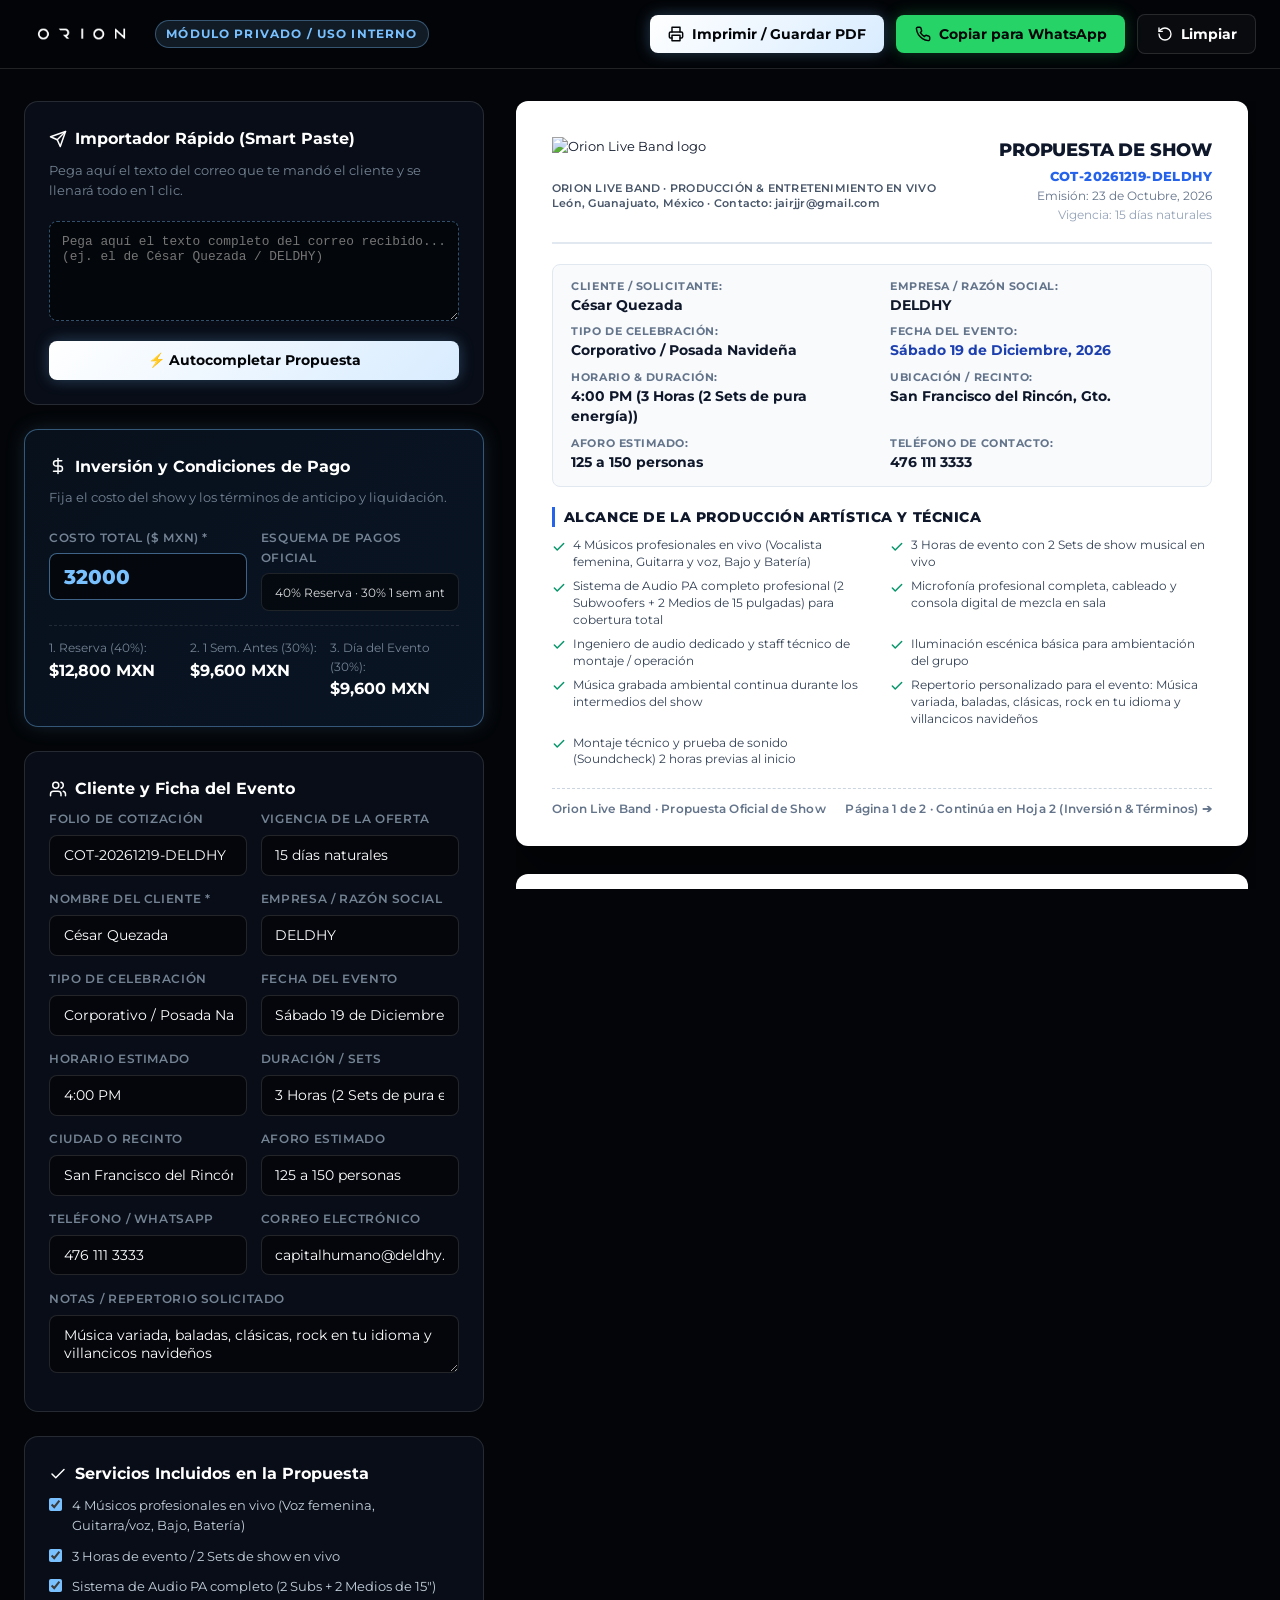
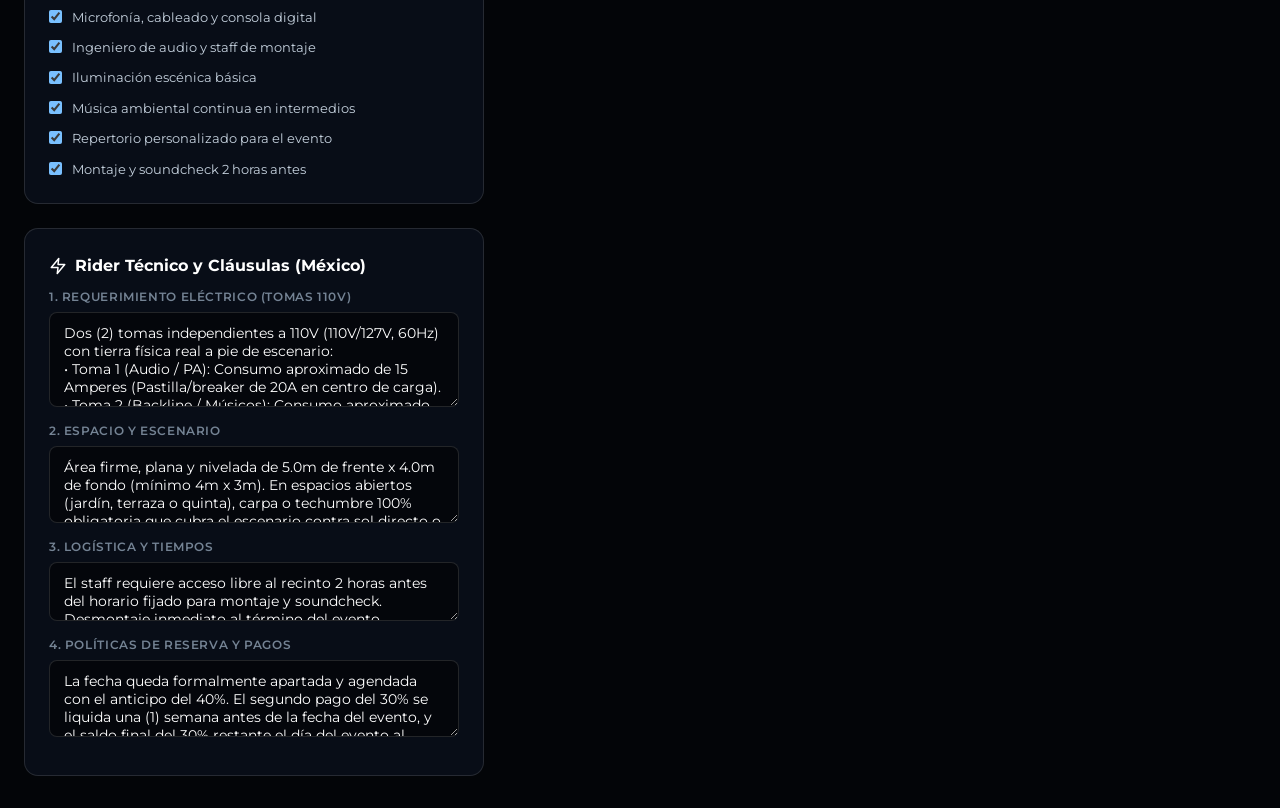
==== commit 5122bd84: "261023 PDF Pulido v2" ====
--- a/cotizador-admin.html
+++ b/cotizador-admin.html
@@ -280,7 +280,7 @@
                         <!-- Encabezado Membretado Oficial -->
                         <header class="sheet-header">
                             <div class="sheet-logo-wrap">
-                                <img src="media/brand/orion-light.jpeg" alt="Orion Live Band logo" class="sheet-logo-img">
+                                <img src="media/brand/orion-logo-black.png" alt="Orion Live Band logo" class="sheet-logo-img">
                                 <div class="sheet-brand-sub">
                                     ORION LIVE BAND · PRODUCCIÓN & ENTRETENIMIENTO EN VIVO<br>
                                     León, Guanajuato, México · Contacto: jairjjr@gmail.com
@@ -352,7 +352,7 @@
                         <!-- Encabezado de Continuación (Hoja 2) -->
                         <header class="sheet-header-p2">
                             <div class="sheet-logo-mini">
-                                <img src="media/brand/orion-light.jpeg" alt="Orion Live Band logo">
+                                <img src="media/brand/orion-logo-black.png" alt="Orion Live Band logo">
                                 <span>ORION LIVE BAND · CONDICIONES ECONÓMICAS Y TÉCNICAS</span>
                             </div>
                             <div class="sheet-folio-p2" id="doc-folio-p2">COT-20261219-DELDHY</div>
--- a/css/cotizador-admin.css
+++ b/css/cotizador-admin.css
@@ -655,7 +655,7 @@
 @media print {
     @page {
         size: letter portrait;
-        margin: 1.0cm 1.3cm 1.0cm 1.3cm;
+        margin: 0.8cm 1.2cm 0.8cm 1.2cm;
     }
 
     *, *::before, *::after {
@@ -706,35 +706,68 @@
         border-radius: 0 !important;
         padding: 0 !important;
         margin: 0 !important;
+        background: #FFFFFF !important;
         box-sizing: border-box !important;
     }
 
-    /* HOJA 1: Forzada a 1 sola página exacta */
+    /* HOJA 1: Salto de página limpio al final */
     .sheet-page--1 {
         page-break-before: auto !important;
         break-before: auto !important;
         page-break-after: always !important;
         break-after: page !important;
-        height: 25.8cm !important;
-        max-height: 25.8cm !important;
-        overflow: hidden !important;
-        display: flex !important;
-        flex-direction: column !important;
-        justify-content: space-between !important;
-    }
-
-    /* HOJA 2: Forzada a 1 sola página exacta (Fin del documento) */
+        page-break-inside: avoid !important;
+        break-inside: avoid !important;
+    }
+
+    /* HOJA 2: Comienza en página 2 sin salto doble ni desbordes */
     .sheet-page--2 {
-        page-break-before: always !important;
-        break-before: page !important;
+        page-break-before: auto !important;
+        break-before: auto !important;
         page-break-after: avoid !important;
         break-after: avoid !important;
-        height: 25.8cm !important;
-        max-height: 25.8cm !important;
-        overflow: hidden !important;
-        display: flex !important;
-        flex-direction: column !important;
-        justify-content: space-between !important;
+        page-break-inside: avoid !important;
+        break-inside: avoid !important;
+    }
+
+    /* Ajustes milimétricos en Hoja 2 para garantizar cero derrames hacia una Pág 3 */
+    .sheet-header-p2 {
+        margin-bottom: 0.65rem !important;
+        padding-bottom: 0.45rem !important;
+    }
+
+    .sheet-section {
+        margin-bottom: 0.75rem !important;
+    }
+
+    .sheet-section__title {
+        margin-bottom: 0.4rem !important;
+        font-size: 0.8rem !important;
+    }
+
+    .sheet-price-table th {
+        padding: 0.35rem 0.6rem !important;
+        font-size: 0.68rem !important;
+    }
+
+    .sheet-price-table td {
+        padding: 0.4rem 0.6rem !important;
+        font-size: 0.75rem !important;
+    }
+
+    .sheet-clauses {
+        padding: 0.55rem 0.8rem !important;
+        font-size: 0.71rem !important;
+        line-height: 1.38 !important;
+    }
+
+    .clause-item {
+        margin-bottom: 0.3rem !important;
+    }
+
+    .sheet-footer {
+        margin-top: 0.75rem !important;
+        padding-top: 0.55rem !important;
     }
 
     .sheet-price-table,
